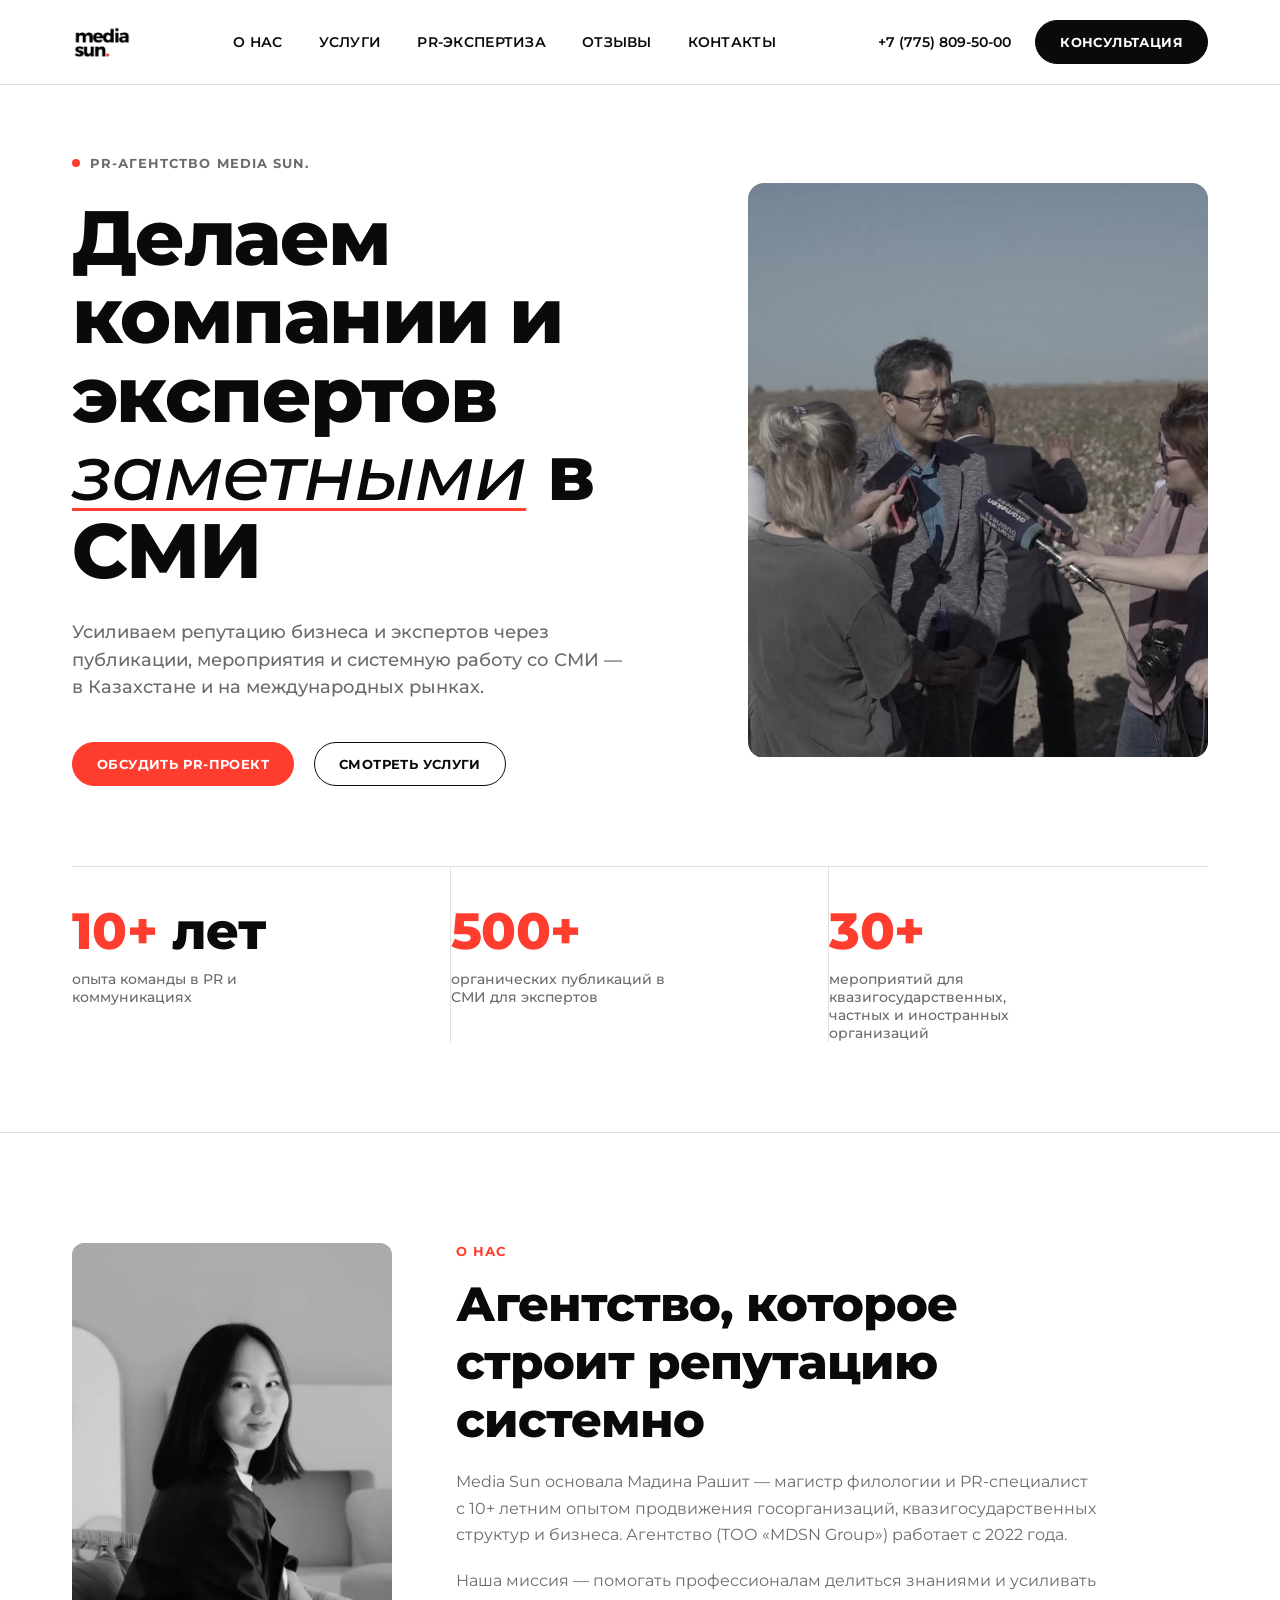
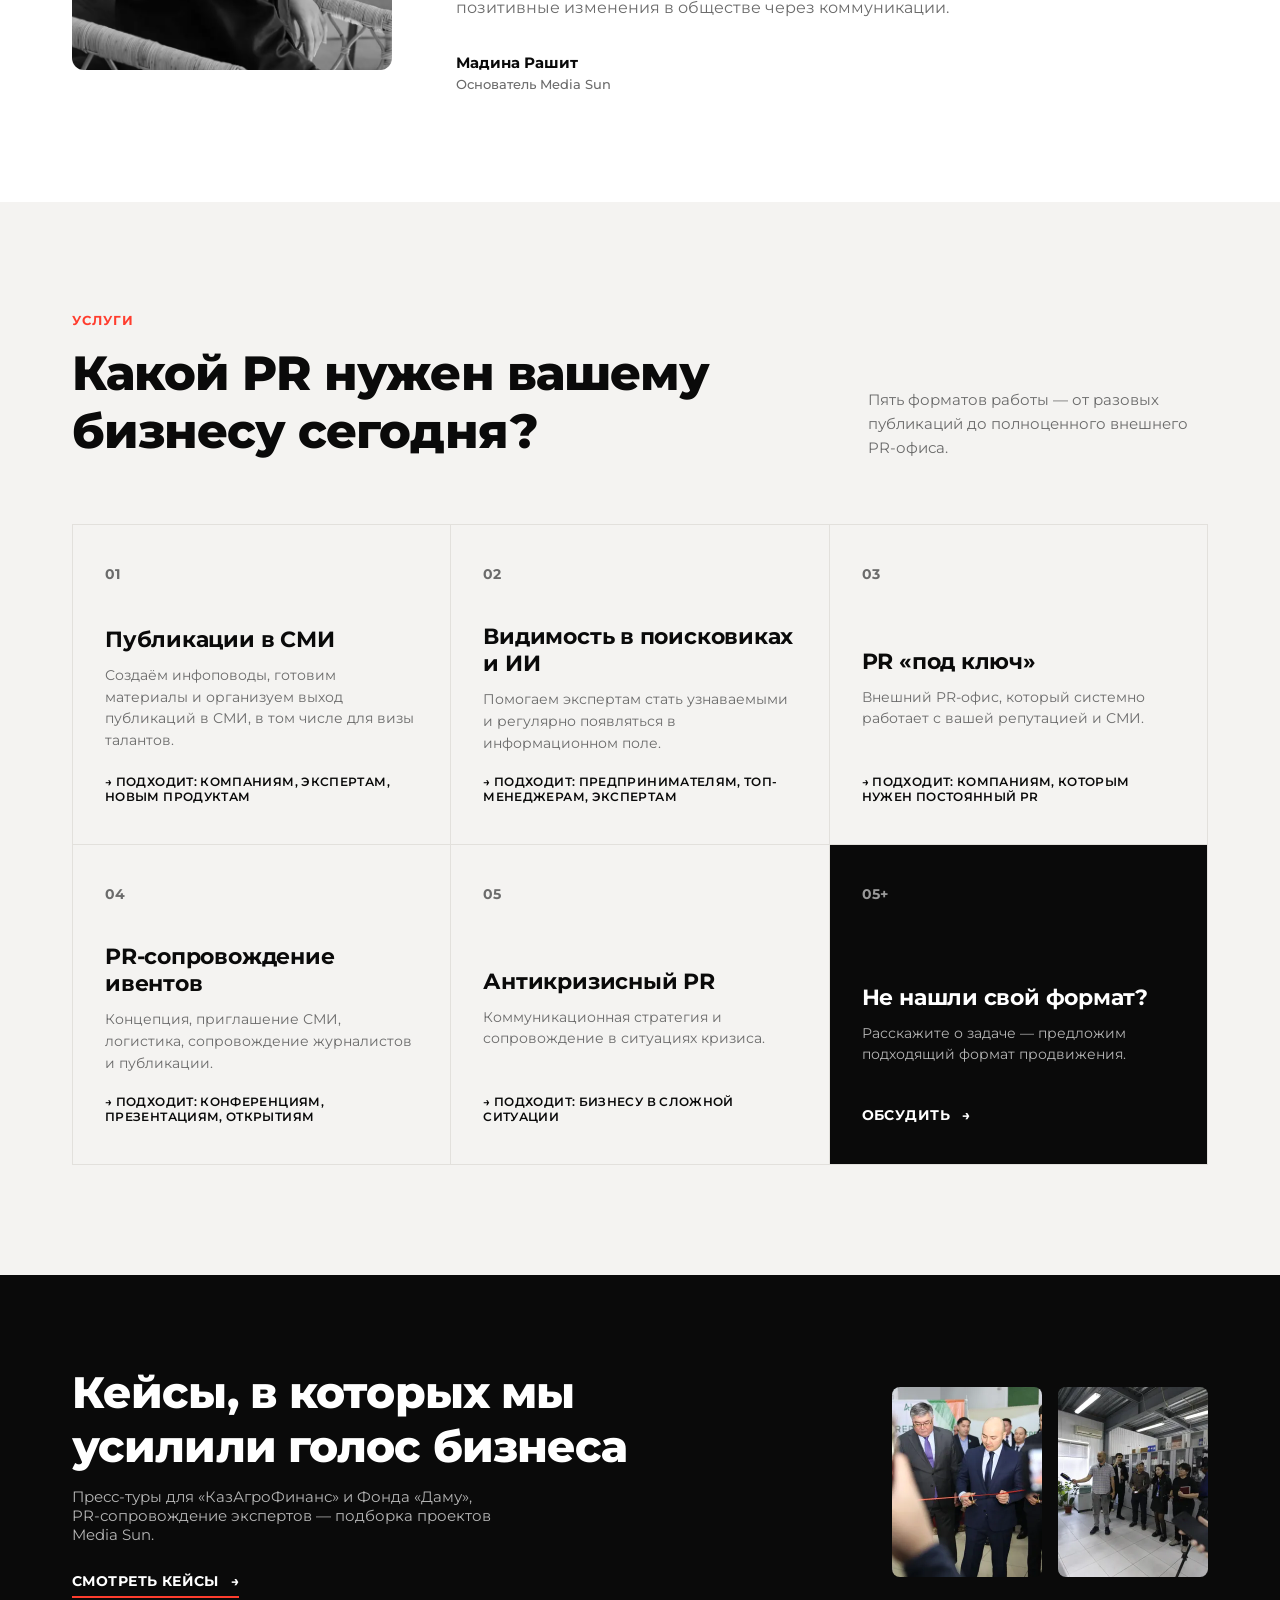
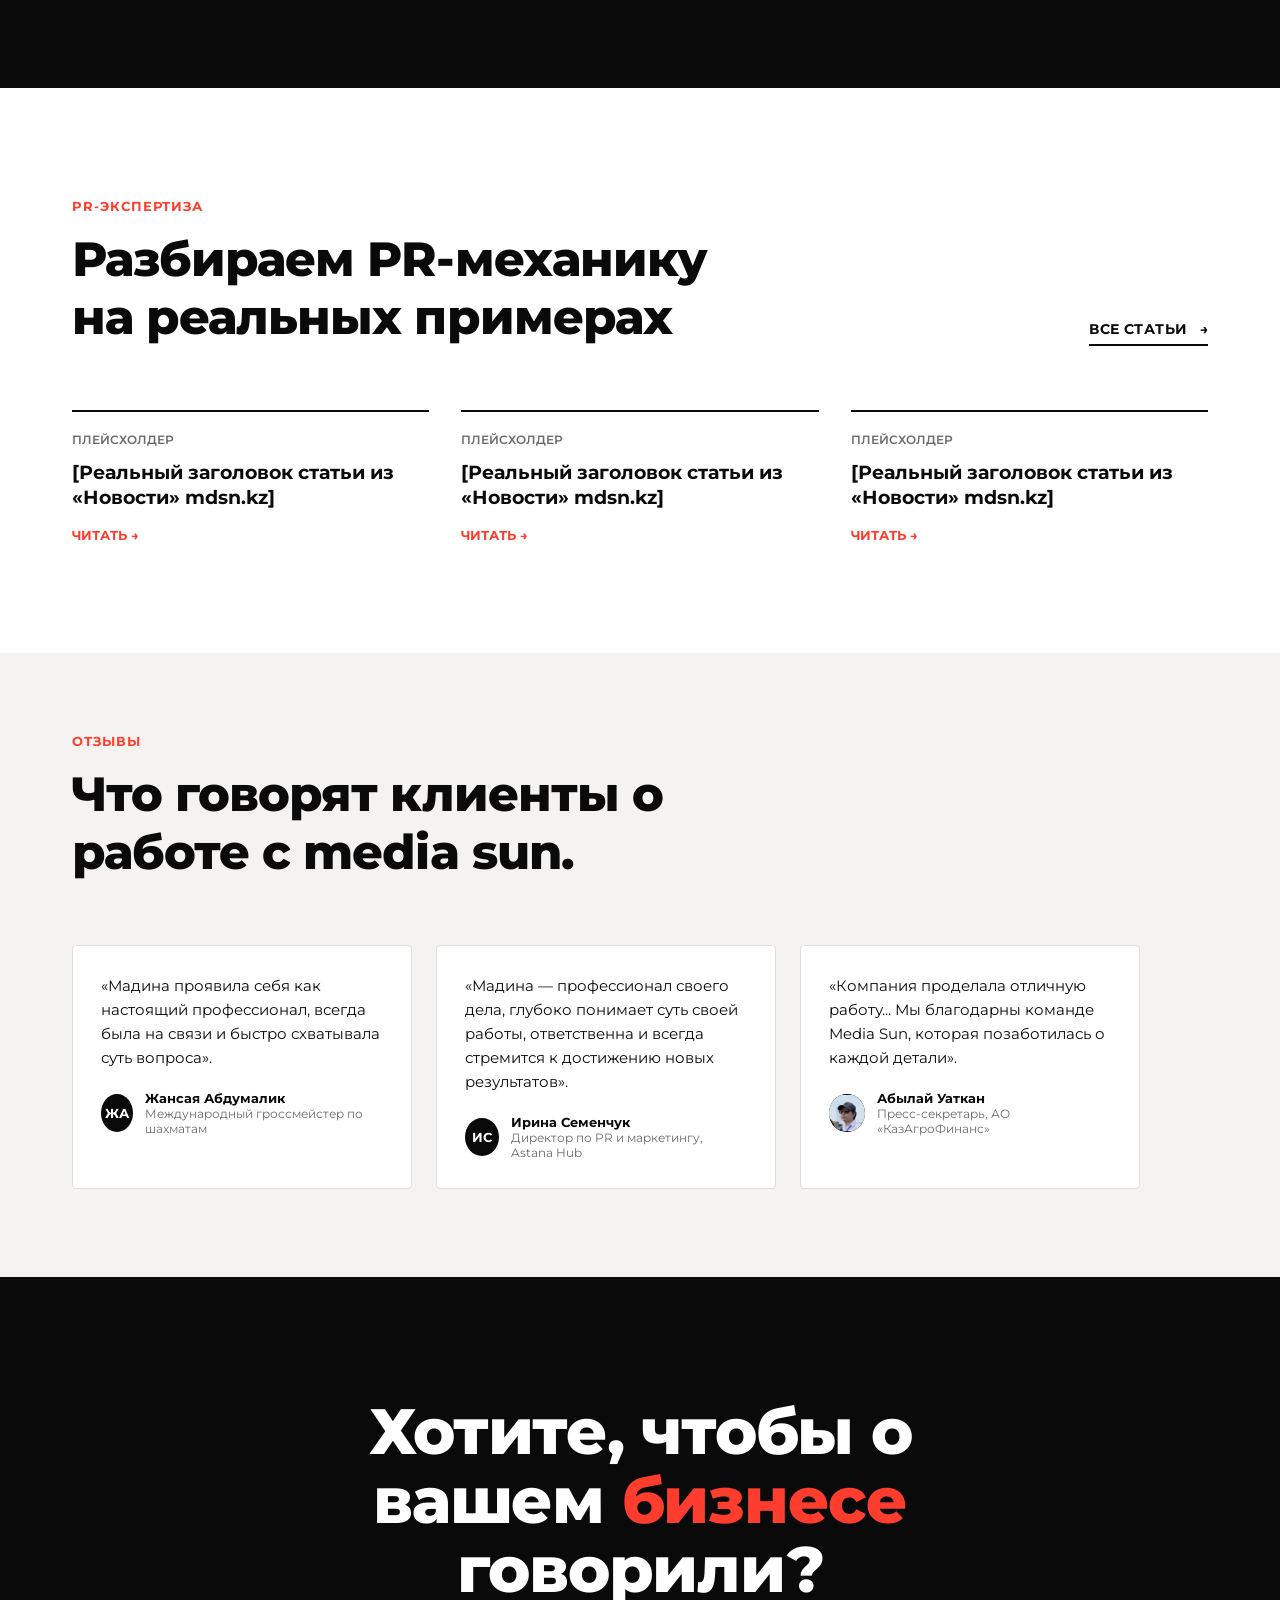
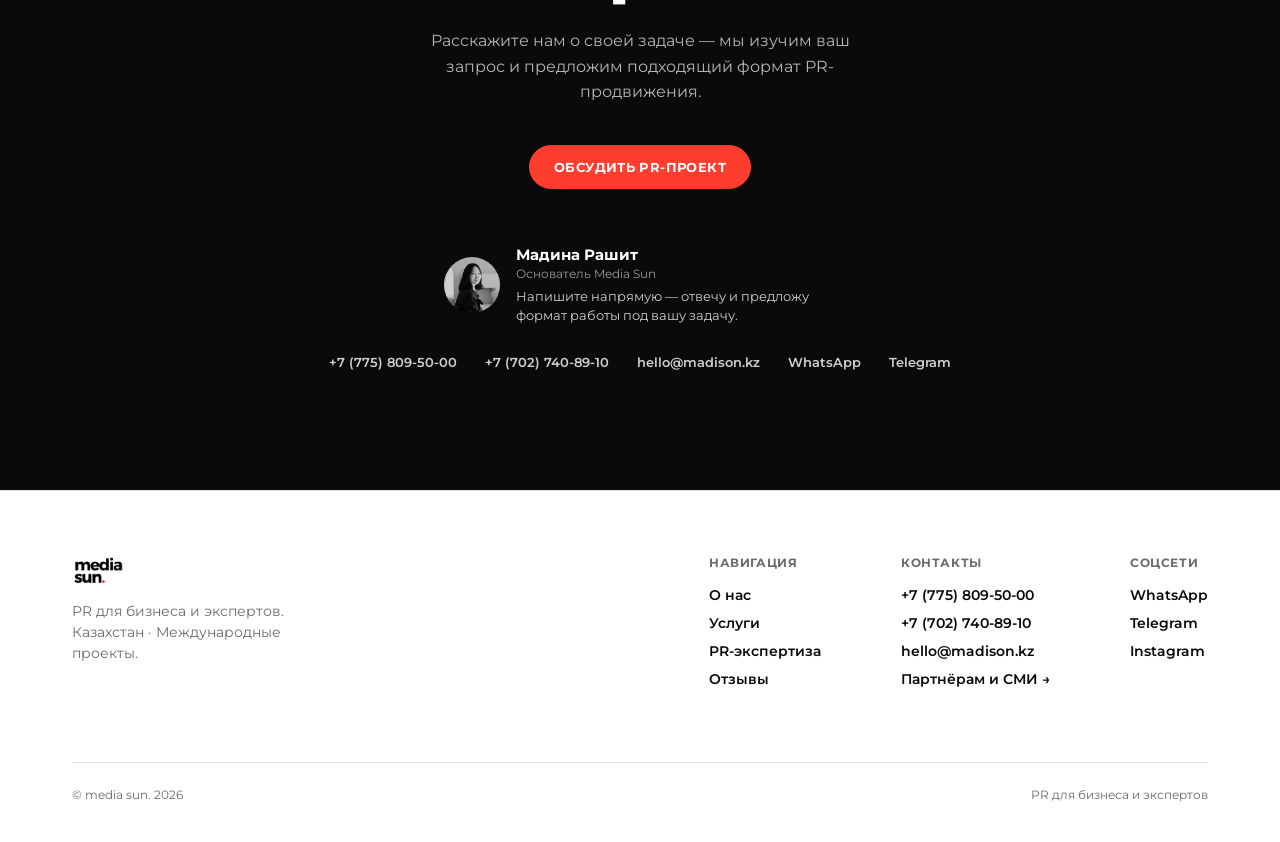
==== index.html @ e18923bf "Prototype: media sun. redesign - responsive nav, WebP/video optimization - Mobile hamburger menu wit" ====
<!DOCTYPE html>
<html lang="ru">
<head>
<meta charset="UTF-8">
<meta name="viewport" content="width=device-width, initial-scale=1.0">
<title>media sun. — PR для бизнеса и экспертов</title>
<link rel="preconnect" href="https://fonts.googleapis.com">
<link rel="preconnect" href="https://fonts.gstatic.com" crossorigin>
<link href="https://fonts.googleapis.com/css2?family=Montserrat:ital,wght@0,400;0,500;0,600;0,700;0,800;0,900;1,500;1,700&display=swap" rel="stylesheet">
<style>
  :root{
    --black:#0a0a0a;
    --white:#ffffff;
    --gray-bg:#f4f3f1;
    --gray-line:#e2e0dc;
    --muted:#6b6b6b;
    --red:#ff3d2e;
    --maxw:1200px;
  }
  *{box-sizing:border-box; margin:0; padding:0;}
  html{scroll-behavior:smooth;}
  @media (prefers-reduced-motion: reduce){
    html{scroll-behavior:auto;}
    *{animation-duration:.01ms !important; transition-duration:.01ms !important;}
  }
  body{
    font-family:'Montserrat', sans-serif;
    color:var(--black);
    background:var(--white);
    -webkit-font-smoothing:antialiased;
  }
  a{color:inherit; text-decoration:none;}
  .wrap{max-width:var(--maxw); margin:0 auto; padding:0 32px;}
  img{max-width:100%; display:block;}
  picture{display:block;}
  a:focus-visible, button:focus-visible{
    outline:2px solid var(--red); outline-offset:3px; border-radius:2px;
  }
  section[id]{scroll-margin-top:96px;}

  /* HEADER */
  header{
    position:sticky; top:0; z-index:50;
    background:rgba(255,255,255,.92);
    backdrop-filter:blur(8px);
    border-bottom:1px solid var(--gray-line);
  }
  .header-inner{
    display:flex; align-items:center; justify-content:space-between;
    height:84px;
  }
  .logo img{height:34px; width:auto;}
  nav{display:flex; gap:36px;}
  nav a{
    font-size:14px; font-weight:600; letter-spacing:.02em;
    text-transform:uppercase; position:relative; padding:4px 0;
  }
  nav a::after{
    content:""; position:absolute; left:0; right:100%; bottom:0; height:2px;
    background:var(--red); transition:right .25s ease;
  }
  nav a:hover::after{right:0;}
  .header-cta{display:flex; align-items:center; gap:24px;}
  .phone{font-size:14px; font-weight:600; white-space:nowrap;}
  .nav-toggle{
    display:none; width:40px; height:40px; border:none; background:none;
    cursor:pointer; align-items:center; justify-content:center;
    margin-left:8px; padding:0;
  }
  .nav-toggle .bars{position:relative; width:22px; height:16px;}
  .nav-toggle .bars span{
    position:absolute; left:0; width:100%; height:2px; background:var(--black);
    transition:transform .25s ease, opacity .2s ease, top .25s ease;
  }
  .nav-toggle .bars span:nth-child(1){top:0;}
  .nav-toggle .bars span:nth-child(2){top:7px;}
  .nav-toggle .bars span:nth-child(3){top:14px;}
  header.nav-open .nav-toggle .bars span:nth-child(1){top:7px; transform:rotate(45deg);}
  header.nav-open .nav-toggle .bars span:nth-child(2){opacity:0;}
  header.nav-open .nav-toggle .bars span:nth-child(3){top:7px; transform:rotate(-45deg);}
  .nav-panel-extra{display:none;}
  .btn{
    display:inline-flex; align-items:center; gap:8px;
    background:var(--black); color:var(--white);
    padding:13px 24px; border-radius:100px;
    font-size:13px; font-weight:700; text-transform:uppercase; letter-spacing:.03em;
    border:1px solid var(--black);
    transition:background .2s, color .2s;
    cursor:pointer;
  }
  .btn:hover{background:var(--white); color:var(--black);}
  .btn-red{background:var(--red); border-color:var(--red); color:var(--white);}
  .btn-red:hover{background:var(--black); border-color:var(--black); color:var(--white);}
  .btn-outline{background:transparent; color:var(--black);}
  .btn-outline:hover{background:var(--black); color:var(--white);}

  /* HERO */
  .hero{
    padding:70px 0 90px;
    border-bottom:1px solid var(--gray-line);
  }
  .hero-grid{display:grid; grid-template-columns:1.35fr 1fr; gap:56px; align-items:center;}
  .hero-media{border-radius:16px; overflow:hidden; aspect-ratio:4/5; background:var(--black);}
  .hero-media video{width:100%; height:100%; object-fit:cover; display:block;}
  .eyebrow{
    display:flex; align-items:center; gap:10px;
    font-size:13px; font-weight:700; text-transform:uppercase; letter-spacing:.08em;
    color:var(--muted); margin-bottom:28px;
  }
  .eyebrow .dot{width:8px; height:8px; border-radius:50%; background:var(--red);}
  h1.hero-title{
    font-size:clamp(40px, 6vw, 84px);
    font-weight:800;
    line-height:1.02;
    letter-spacing:-.02em;
    max-width:920px;
  }
  h1.hero-title em{
    font-style:italic; font-weight:500;
    text-decoration:underline;
    text-decoration-color:var(--red);
    text-decoration-thickness:3px;
    text-underline-offset:8px;
  }
  .hero-sub{
    max-width:560px; margin-top:28px;
    font-size:18px; line-height:1.55; color:var(--muted); font-weight:500;
  }
  .hero-actions{display:flex; align-items:center; gap:20px; margin-top:40px;}

  .stats{
    display:grid; grid-template-columns:repeat(3,1fr);
    border-top:1px solid var(--gray-line);
    margin-top:80px;
  }
  .stat{padding:32px 0 0; border-right:1px solid var(--gray-line);}
  .stat:last-child{border-right:none;}
  .stat .num{font-size:clamp(32px,4vw,52px); font-weight:800; letter-spacing:-.01em;}
  .stat .num span{color:var(--red);}
  .stat .label{margin-top:8px; font-size:14px; color:var(--muted); font-weight:500; max-width:220px;}

  /* SECTION HEADS */
  .section{padding:110px 0;}
  .section.tight{padding:80px 0;}
  .section-head{
    display:flex; justify-content:space-between; align-items:flex-end;
    gap:40px; margin-bottom:64px; flex-wrap:wrap;
  }
  .kicker{
    font-size:13px; font-weight:700; text-transform:uppercase; letter-spacing:.08em;
    color:var(--red); margin-bottom:16px; display:block;
  }
  h2.section-title{
    font-size:clamp(30px,4vw,48px); font-weight:800; letter-spacing:-.02em; max-width:640px;
  }
  .section-note{max-width:340px; font-size:15px; color:var(--muted); line-height:1.6;}

  /* ABOUT */
  .about-grid{display:grid; grid-template-columns:320px 1fr; gap:64px; align-items:start;}
  .about-photo img{width:100%; height:auto; border-radius:12px; aspect-ratio:3/4; object-fit:cover;}
  .about-copy p{margin-top:20px; font-size:16px; line-height:1.65; color:var(--muted); max-width:640px;}
  .about-name{margin-top:32px; font-weight:700; font-size:15px;}
  .about-name span{display:block; font-weight:500; color:var(--muted); font-size:13px; margin-top:4px;}

  /* SERVICES */
  .services{background:var(--gray-bg);}
  .service-grid{
    display:grid; grid-template-columns:repeat(3,1fr); gap:1px;
    background:var(--gray-line); border:1px solid var(--gray-line);
  }
  .service-card{
    background:var(--gray-bg); padding:40px 32px; min-height:260px;
    display:flex; flex-direction:column; justify-content:space-between;
    transition:background .25s;
  }
  .service-card:hover{background:var(--white);}
  .service-index{font-size:14px; font-weight:700; color:var(--muted);}
  .service-name{font-size:22px; font-weight:700; margin-top:40px; letter-spacing:-.01em;}
  .service-desc{margin-top:12px; font-size:14px; color:var(--muted); line-height:1.55;}
  .service-tag{margin-top:20px; font-size:12px; font-weight:600; color:var(--black); text-transform:uppercase; letter-spacing:.03em;}
  .service-tag::before{content:"→ Подходит: ";}

  /* CASES BANNER */
  .cases-banner{
    background:var(--black); color:var(--white);
    padding:90px 0; text-align:left;
  }
  .cases-banner .wrap{display:flex; align-items:center; justify-content:space-between; gap:40px; flex-wrap:wrap;}
  .cases-banner h2{font-size:clamp(28px,4vw,44px); font-weight:800; max-width:600px; letter-spacing:-.02em;}
  .cases-banner p{color:#b5b5b5; margin-top:14px; font-size:15px; max-width:420px;}
  .cases-banner .arrow-link{margin-top:28px;}
  .case-thumbs{display:flex; gap:16px;}
  .case-thumbs img{width:150px; height:190px; object-fit:cover; border-radius:8px;}
  .arrow-link{
    display:inline-flex; align-items:center; gap:12px;
    font-size:14px; font-weight:700; text-transform:uppercase; letter-spacing:.03em;
    color:var(--white); border-bottom:2px solid var(--red); padding-bottom:6px;
  }
  .arrow-link .arrow{transition:transform .2s;}
  .arrow-link:hover .arrow{transform:translateX(6px);}

  /* PR-EXPERTISE teaser */
  .expertise-grid{display:grid; grid-template-columns:repeat(3,1fr); gap:32px;}
  .expertise-card{border-top:2px solid var(--black); padding-top:20px;}
  .expertise-card .date{font-size:12px; color:var(--muted); font-weight:600; text-transform:uppercase;}
  .expertise-card h3{font-size:19px; font-weight:700; margin-top:14px; line-height:1.3;}
  .expertise-card .read{margin-top:16px; font-size:13px; font-weight:700; color:var(--red); text-transform:uppercase;}

  /* REVIEWS compact strip */
  .reviews{background:var(--gray-bg);}
  .review-strip{
    display:flex; gap:24px; overflow-x:auto; padding-bottom:8px;
    scrollbar-width:none;
  }
  .review-strip::-webkit-scrollbar{display:none;}
  .review-card{
    flex:0 0 340px; background:var(--white); border:1px solid var(--gray-line);
    padding:28px; border-radius:4px;
  }
  .review-quote{font-size:15px; line-height:1.6; color:var(--black);}
  .review-who{margin-top:20px; display:flex; align-items:center; gap:12px;}
  .review-avatar{width:38px; height:38px; border-radius:50%; background:var(--black); color:var(--white); display:flex; align-items:center; justify-content:center; font-size:13px; font-weight:700; overflow:hidden;}
  .review-avatar img{width:100%; height:100%; object-fit:cover;}
  .review-name{font-size:13px; font-weight:700;}
  .review-role{font-size:12px; color:var(--muted);}

  /* FINAL CTA */
  .final-cta{
    background:var(--black); color:var(--white); text-align:center;
    padding:120px 0;
  }
  .final-cta h2{
    font-size:clamp(32px,5.5vw,64px); font-weight:800; letter-spacing:-.02em;
    max-width:760px; margin:0 auto; line-height:1.08;
  }
  .final-cta h2 .accent{color:var(--red);}
  .final-cta p{margin:24px auto 0; max-width:480px; color:#b5b5b5; font-size:16px; line-height:1.6;}
  .final-cta .btn{margin-top:40px;}
  .contact-person{display:flex; align-items:center; gap:16px; justify-content:center; margin:56px auto 0;}
  .contact-person img{width:56px; height:56px; border-radius:50%; object-fit:cover;}
  .contact-person .cp-info{text-align:left;}
  .cp-name{font-weight:700; font-size:15px;}
  .cp-role{font-size:12px; color:#9a9a9a; margin-top:2px;}
  .cp-msg{font-size:13px; color:#cfcfcf; margin-top:6px; max-width:320px; line-height:1.5;}
  .contact-channels{display:flex; gap:28px; justify-content:center; flex-wrap:wrap; margin-top:28px; font-size:13px; font-weight:600; color:#cfcfcf;}
  .contact-channels a{transition:color .2s;}
  .contact-channels a:hover{color:var(--white);}

  /* FOOTER */
  footer{padding:64px 0 40px; border-top:1px solid var(--gray-line);}
  .footer-top{display:flex; justify-content:space-between; gap:40px; flex-wrap:wrap;}
  .footer-brand img{width:auto; height:30px; margin-bottom:16px;}
  .footer-brand p{font-size:14px; color:var(--muted); max-width:260px; line-height:1.5;}
  .footer-cols{display:flex; gap:80px; flex-wrap:wrap;}
  .footer-col h4{font-size:12px; text-transform:uppercase; letter-spacing:.05em; color:var(--muted); margin-bottom:16px;}
  .footer-col a, .footer-col p{display:block; font-size:14px; font-weight:600; margin-bottom:10px;}
  .footer-bottom{
    margin-top:64px; padding-top:24px; border-top:1px solid var(--gray-line);
    display:flex; justify-content:space-between; font-size:12px; color:var(--muted); flex-wrap:wrap; gap:12px;
  }

  @media (max-width:900px){
    .nav-toggle{display:inline-flex;}
    nav{
      position:absolute; left:0; right:0; top:100%;
      flex-direction:column; gap:0;
      background:var(--white); border-bottom:1px solid var(--gray-line);
      max-height:0; overflow:hidden;
      transition:max-height .3s ease;
    }
    header.nav-open nav{max-height:420px;}
    nav a{
      padding:16px 32px; width:100%;
      border-bottom:1px solid var(--gray-line);
    }
    nav a::after{display:none;}
    .nav-panel-extra{
      display:flex; flex-direction:column; gap:14px;
      padding:20px 32px 28px;
    }
    .nav-panel-extra .phone{display:block; font-size:15px;}
    .nav-panel-extra .btn{align-self:flex-start;}
    .header-cta .btn{display:none;}
    .hero-grid{grid-template-columns:1fr;}
    .hero-media{aspect-ratio:16/9;}
    .stats{grid-template-columns:1fr; }
    .stat{border-right:none; border-bottom:1px solid var(--gray-line); padding-bottom:24px; margin-bottom:24px;}
    .about-grid{grid-template-columns:1fr;}
    .about-photo img{max-width:220px;}
    .service-grid{grid-template-columns:1fr;}
    .expertise-grid{grid-template-columns:1fr; gap:40px;}
    .phone{display:none;}
    .cases-banner .wrap{flex-direction:column; align-items:flex-start;}
    .case-thumbs img{width:120px; height:150px;}
    .contact-person{flex-direction:column; text-align:center;}
    .contact-person .cp-info{text-align:center;}
  }

  @media (max-width:560px){
    .wrap{padding:0 20px;}
    .header-inner{height:68px;}
    .hero{padding:32px 0 48px;}
    h1.hero-title{font-size:clamp(30px,9vw,42px);}
    .hero-sub{font-size:16px;}
    .hero-actions{flex-wrap:wrap; gap:14px;}
    .section{padding:64px 0;}
    .section.tight{padding:48px 0;}
    h2.section-title{font-size:clamp(26px,7vw,34px);}
    .cases-banner{padding:56px 0;}
    .case-thumbs img{width:96px; height:120px;}
    .final-cta{padding:72px 0;}
    .review-card{flex:0 0 86%;}
    .footer-cols{gap:36px; row-gap:32px;}
    .footer-bottom{flex-direction:column;}
    .contact-channels{flex-direction:column; align-items:center; gap:14px;}
    .contact-channels a{padding:4px 0;}
  }
</style>
</head>
<body>

<header id="site-header">
  <div class="wrap header-inner">
    <a class="logo" href="#top">
      <picture>
        <source srcset="img/logo.webp" type="image/webp">
        <img src="img/logo.png" alt="media sun." width="118" height="68">
      </picture>
    </a>
    <nav id="site-nav">
      <a href="#about">о нас</a>
      <a href="#services">услуги</a>
      <a href="#expertise">pr-экспертиза</a>
      <a href="#reviews">отзывы</a>
      <a href="#contacts">контакты</a>
      <div class="nav-panel-extra">
        <span class="phone">+7 (775) 809-50-00</span>
        <a class="btn btn-red" href="#contacts">Консультация</a>
      </div>
    </nav>
    <div class="header-cta">
      <span class="phone">+7 (775) 809-50-00</span>
      <a class="btn" href="#contacts">Консультация</a>
      <button class="nav-toggle" id="nav-toggle" aria-expanded="false" aria-controls="site-nav" aria-label="Открыть меню">
        <span class="bars"><span></span><span></span><span></span></span>
      </button>
    </div>
  </div>
</header>

<section class="hero" id="top">
  <div class="wrap hero-grid">
    <div class="hero-copy">
      <div class="eyebrow"><span class="dot"></span> PR-агентство media sun.</div>
      <h1 class="hero-title">Делаем компании и экспертов <em>заметными</em> в СМИ</h1>
      <p class="hero-sub">Усиливаем репутацию бизнеса и экспертов через публикации, мероприятия и системную работу со СМИ — в Казахстане и на международных рынках.</p>
      <div class="hero-actions">
        <a class="btn btn-red" href="#contacts">Обсудить PR-проект</a>
        <a class="btn btn-outline" href="#services">Смотреть услуги</a>
      </div>
    </div>
    <div class="hero-media">
      <video id="hero-video" muted loop playsinline preload="none" poster="img/hero-poster.jpg" width="720" height="900">
        <source data-src="img/hero.mp4" type="video/mp4">
      </video>
    </div>
  </div>
  <div class="wrap">
    <div class="stats">
      <div class="stat">
        <div class="num"><span>10+</span> лет</div>
        <div class="label">опыта команды в PR и коммуникациях</div>
      </div>
      <div class="stat">
        <div class="num"><span>500+</span></div>
        <div class="label">органических публикаций в СМИ для экспертов</div>
      </div>
      <div class="stat">
        <div class="num"><span>30+</span></div>
        <div class="label">мероприятий для квазигосударственных, частных и иностранных организаций</div>
      </div>
    </div>
  </div>
</section>

<section class="section about" id="about">
  <div class="wrap about-grid">
    <div class="about-photo">
      <picture>
        <source srcset="img/about.webp" type="image/webp">
        <img src="img/about.jpg" alt="Мадина Рашит — основатель Media Sun" width="700" height="894" loading="lazy" decoding="async">
      </picture>
    </div>
    <div class="about-copy">
      <span class="kicker">О нас</span>
      <h2 class="section-title">Агентство, которое строит репутацию системно</h2>
      <p>Media Sun основала Мадина Рашит — магистр филологии и PR-специалист с 10+ летним опытом продвижения госорганизаций, квазигосударственных структур и бизнеса. Агентство (ТОО «MDSN Group») работает с 2022 года.</p>
      <p>Наша миссия — помогать профессионалам делиться знаниями и усиливать позитивные изменения в обществе через коммуникации.</p>
      <div class="about-name">Мадина Рашит<span>Основатель Media Sun</span></div>
    </div>
  </div>
</section>

<section class="section services" id="services">
  <div class="wrap">
    <div class="section-head">
      <div>
        <span class="kicker">Услуги</span>
        <h2 class="section-title">Какой PR нужен вашему бизнесу сегодня?</h2>
      </div>
      <p class="section-note">Пять форматов работы — от разовых публикаций до полноценного внешнего PR-офиса.</p>
    </div>

    <div class="service-grid">
      <div class="service-card">
        <div class="service-index">01</div>
        <div>
          <div class="service-name">Публикации в СМИ</div>
          <p class="service-desc">Создаём инфоповоды, готовим материалы и организуем выход публикаций в СМИ, в том числе для визы талантов.</p>
        </div>
        <div class="service-tag">компаниям, экспертам, новым продуктам</div>
      </div>
      <div class="service-card">
        <div class="service-index">02</div>
        <div>
          <div class="service-name">Видимость в поисковиках и ИИ</div>
          <p class="service-desc">Помогаем экспертам стать узнаваемыми и регулярно появляться в информационном поле.</p>
        </div>
        <div class="service-tag">предпринимателям, топ-менеджерам, экспертам</div>
      </div>
      <div class="service-card">
        <div class="service-index">03</div>
        <div>
          <div class="service-name">PR «под ключ»</div>
          <p class="service-desc">Внешний PR-офис, который системно работает с вашей репутацией и СМИ.</p>
        </div>
        <div class="service-tag">компаниям, которым нужен постоянный PR</div>
      </div>
      <div class="service-card">
        <div class="service-index">04</div>
        <div>
          <div class="service-name">PR-сопровождение ивентов</div>
          <p class="service-desc">Концепция, приглашение СМИ, логистика, сопровождение журналистов и публикации.</p>
        </div>
        <div class="service-tag">конференциям, презентациям, открытиям</div>
      </div>
      <div class="service-card">
        <div class="service-index">05</div>
        <div>
          <div class="service-name">Антикризисный PR</div>
          <p class="service-desc">Коммуникационная стратегия и сопровождение в ситуациях кризиса.</p>
        </div>
        <div class="service-tag">бизнесу в сложной ситуации</div>
      </div>
      <div class="service-card" style="background:var(--black); color:var(--white);">
        <div class="service-index" style="color:#999;">05+</div>
        <div>
          <div class="service-name">Не нашли свой формат?</div>
          <p class="service-desc" style="color:#b5b5b5;">Расскажите о задаче — предложим подходящий формат продвижения.</p>
        </div>
        <a class="arrow-link" href="#contacts" style="border-bottom:none; padding-bottom:0;">Обсудить <span class="arrow">→</span></a>
      </div>
    </div>
  </div>
</section>

<section class="cases-banner">
  <div class="wrap">
    <div>
      <h2>Кейсы, в которых мы усилили голос бизнеса</h2>
      <p>Пресс-туры для «КазАгроФинанс» и Фонда «Даму», PR-сопровождение экспертов — подборка проектов Media Sun.</p>
      <a class="arrow-link" href="#">Смотреть кейсы <span class="arrow">→</span></a>
    </div>
    <div class="case-thumbs">
      <picture>
        <source srcset="img/case-1.webp" type="image/webp">
        <img src="img/case-1.jpg" alt="Кейс Media Sun — пресс-тур КазАгроФинанс" width="150" height="190" loading="lazy" decoding="async">
      </picture>
      <picture>
        <source srcset="img/case-2.webp" type="image/webp">
        <img src="img/case-2.jpg" alt="Кейс Media Sun" width="150" height="190" loading="lazy" decoding="async">
      </picture>
    </div>
  </div>
</section>

<section class="section" id="expertise">
  <div class="wrap">
    <div class="section-head">
      <div>
        <span class="kicker">PR-экспертиза</span>
        <h2 class="section-title">Разбираем PR-механику на реальных примерах</h2>
      </div>
      <a class="arrow-link" href="#" style="color:var(--black); border-bottom-color:var(--black);">Все статьи <span class="arrow">→</span></a>
    </div>

    <!-- TODO: заменить на реальные заголовки из раздела "Новости" на mdsn.kz/ru — не смог получить список программно, нужно взять вручную -->
    <div class="expertise-grid">
      <div class="expertise-card">
        <div class="date">Плейсхолдер</div>
        <h3>[Реальный заголовок статьи из «Новости» mdsn.kz]</h3>
        <div class="read">Читать →</div>
      </div>
      <div class="expertise-card">
        <div class="date">Плейсхолдер</div>
        <h3>[Реальный заголовок статьи из «Новости» mdsn.kz]</h3>
        <div class="read">Читать →</div>
      </div>
      <div class="expertise-card">
        <div class="date">Плейсхолдер</div>
        <h3>[Реальный заголовок статьи из «Новости» mdsn.kz]</h3>
        <div class="read">Читать →</div>
      </div>
    </div>
  </div>
</section>

<section class="section tight reviews" id="reviews">
  <div class="wrap">
    <div class="section-head">
      <div>
        <span class="kicker">Отзывы</span>
        <h2 class="section-title">Что говорят клиенты о работе с media sun.</h2>
      </div>
    </div>

    <div class="review-strip">
      <div class="review-card">
        <p class="review-quote">«Мадина проявила себя как настоящий профессионал, всегда была на связи и быстро схватывала суть вопроса».</p>
        <div class="review-who">
          <div class="review-avatar">ЖА</div>
          <div>
            <div class="review-name">Жансая Абдумалик</div>
            <div class="review-role">Международный гроссмейстер по шахматам</div>
          </div>
        </div>
      </div>
      <div class="review-card">
        <p class="review-quote">«Мадина — профессионал своего дела, глубоко понимает суть своей работы, ответственна и всегда стремится к достижению новых результатов».</p>
        <div class="review-who">
          <div class="review-avatar">ИС</div>
          <div>
            <div class="review-name">Ирина Семенчук</div>
            <div class="review-role">Директор по PR и маркетингу, Astana Hub</div>
          </div>
        </div>
      </div>
      <div class="review-card">
        <p class="review-quote">«Компания проделала отличную работу... Мы благодарны команде Media Sun, которая позаботилась о каждой детали».</p>
        <div class="review-who">
          <div class="review-avatar">
            <picture>
              <source srcset="img/review-au.webp" type="image/webp">
              <img src="img/review-au.jpg" alt="Абылай Уаткан" width="160" height="160" loading="lazy" decoding="async">
            </picture>
          </div>
          <div>
            <div class="review-name">Абылай Уаткан</div>
            <div class="review-role">Пресс-секретарь, АО «КазАгроФинанс»</div>
          </div>
        </div>
      </div>
    </div>
  </div>
</section>

<section class="final-cta" id="contacts">
  <div class="wrap">
    <h2>Хотите, чтобы о вашем <span class="accent">бизнесе</span> говорили?</h2>
    <p>Расскажите нам о своей задаче — мы изучим ваш запрос и предложим подходящий формат PR-продвижения.</p>
    <a class="btn btn-red" href="mailto:hello@madison.kz">Обсудить PR-проект</a>

    <div class="contact-person">
      <picture>
        <source srcset="img/about.webp" type="image/webp">
        <img src="img/about.jpg" alt="Мадина Рашит" width="56" height="56" loading="lazy" decoding="async">
      </picture>
      <div class="cp-info">
        <div class="cp-name">Мадина Рашит</div>
        <div class="cp-role">Основатель Media Sun</div>
        <div class="cp-msg">Напишите напрямую — отвечу и предложу формат работы под вашу задачу.</div>
      </div>
    </div>
    <div class="contact-channels">
      <a href="tel:+77758095000">+7 (775) 809-50-00</a>
      <a href="tel:+77027408910">+7 (702) 740-89-10</a>
      <a href="mailto:hello@madison.kz">hello@madison.kz</a>
      <a href="https://wa.me/77027408910" target="_blank" rel="noopener">WhatsApp</a>
      <a href="https://t.me/mediasun" target="_blank" rel="noopener">Telegram</a>
    </div>
  </div>
</section>

<footer>
  <div class="wrap">
    <div class="footer-top">
      <div class="footer-brand">
        <picture>
          <source srcset="img/logo.webp" type="image/webp">
          <img src="img/logo.png" alt="media sun." width="104" height="60" loading="lazy" decoding="async">
        </picture>
        <p>PR для бизнеса и экспертов. Казахстан · Международные проекты.</p>
      </div>
      <div class="footer-cols">
        <div class="footer-col">
          <h4>Навигация</h4>
          <a href="#about">О нас</a>
          <a href="#services">Услуги</a>
          <a href="#expertise">PR-экспертиза</a>
          <a href="#reviews">Отзывы</a>
        </div>
        <div class="footer-col">
          <h4>Контакты</h4>
          <a href="tel:+77758095000">+7 (775) 809-50-00</a>
          <a href="tel:+77027408910">+7 (702) 740-89-10</a>
          <a href="mailto:hello@madison.kz">hello@madison.kz</a>
          <a href="#">Партнёрам и СМИ →</a>
        </div>
        <div class="footer-col">
          <h4>Соцсети</h4>
          <a href="https://wa.me/77027408910" target="_blank" rel="noopener">WhatsApp</a>
          <a href="https://t.me/mediasun" target="_blank" rel="noopener">Telegram</a>
          <a href="#" target="_blank" rel="noopener">Instagram</a>
        </div>
      </div>
    </div>
    <div class="footer-bottom">
      <span>© media sun. 2026</span>
      <span>PR для бизнеса и экспертов</span>
    </div>
  </div>
</footer>

<script>
  // Mobile nav toggle
  (function(){
    var header = document.getElementById('site-header');
    var toggle = document.getElementById('nav-toggle');
    var nav = document.getElementById('site-nav');
    if(!header || !toggle || !nav) return;

    function closeNav(){
      header.classList.remove('nav-open');
      toggle.setAttribute('aria-expanded', 'false');
    }
    toggle.addEventListener('click', function(){
      var isOpen = header.classList.toggle('nav-open');
      toggle.setAttribute('aria-expanded', isOpen ? 'true' : 'false');
    });
    nav.querySelectorAll('a').forEach(function(link){
      link.addEventListener('click', closeNav);
    });
    document.addEventListener('keydown', function(e){
      if(e.key === 'Escape') closeNav();
    });
  })();

  // Hero video: skip heavy download on slow connections / reduced motion,
  // load lazily once in view, pause when scrolled out of view.
  (function(){
    var video = document.getElementById('hero-video');
    if(!video) return;

    var reducedMotion = window.matchMedia && window.matchMedia('(prefers-reduced-motion: reduce)').matches;
    var conn = navigator.connection || navigator.webkitConnection || navigator.mozConnection;
    var saveData = conn && (conn.saveData || /^(slow-2g|2g)$/.test(conn.effectiveType || ''));

    if(reducedMotion || saveData){
      return; // poster image stays, no video downloaded
    }

    var loaded = false;
    function loadVideo(){
      if(loaded) return;
      loaded = true;
      var source = video.querySelector('source[data-src]');
      if(source){
        source.src = source.getAttribute('data-src');
        video.load();
      }
      video.play().catch(function(){});
    }

    if('IntersectionObserver' in window){
      var io = new IntersectionObserver(function(entries){
        entries.forEach(function(entry){
          if(entry.isIntersecting){
            loadVideo();
            video.play().catch(function(){});
          } else {
            video.pause();
          }
        });
      }, { threshold: 0.25 });
      io.observe(video);
    } else {
      loadVideo();
    }
  })();
</script>
</body>
</html>
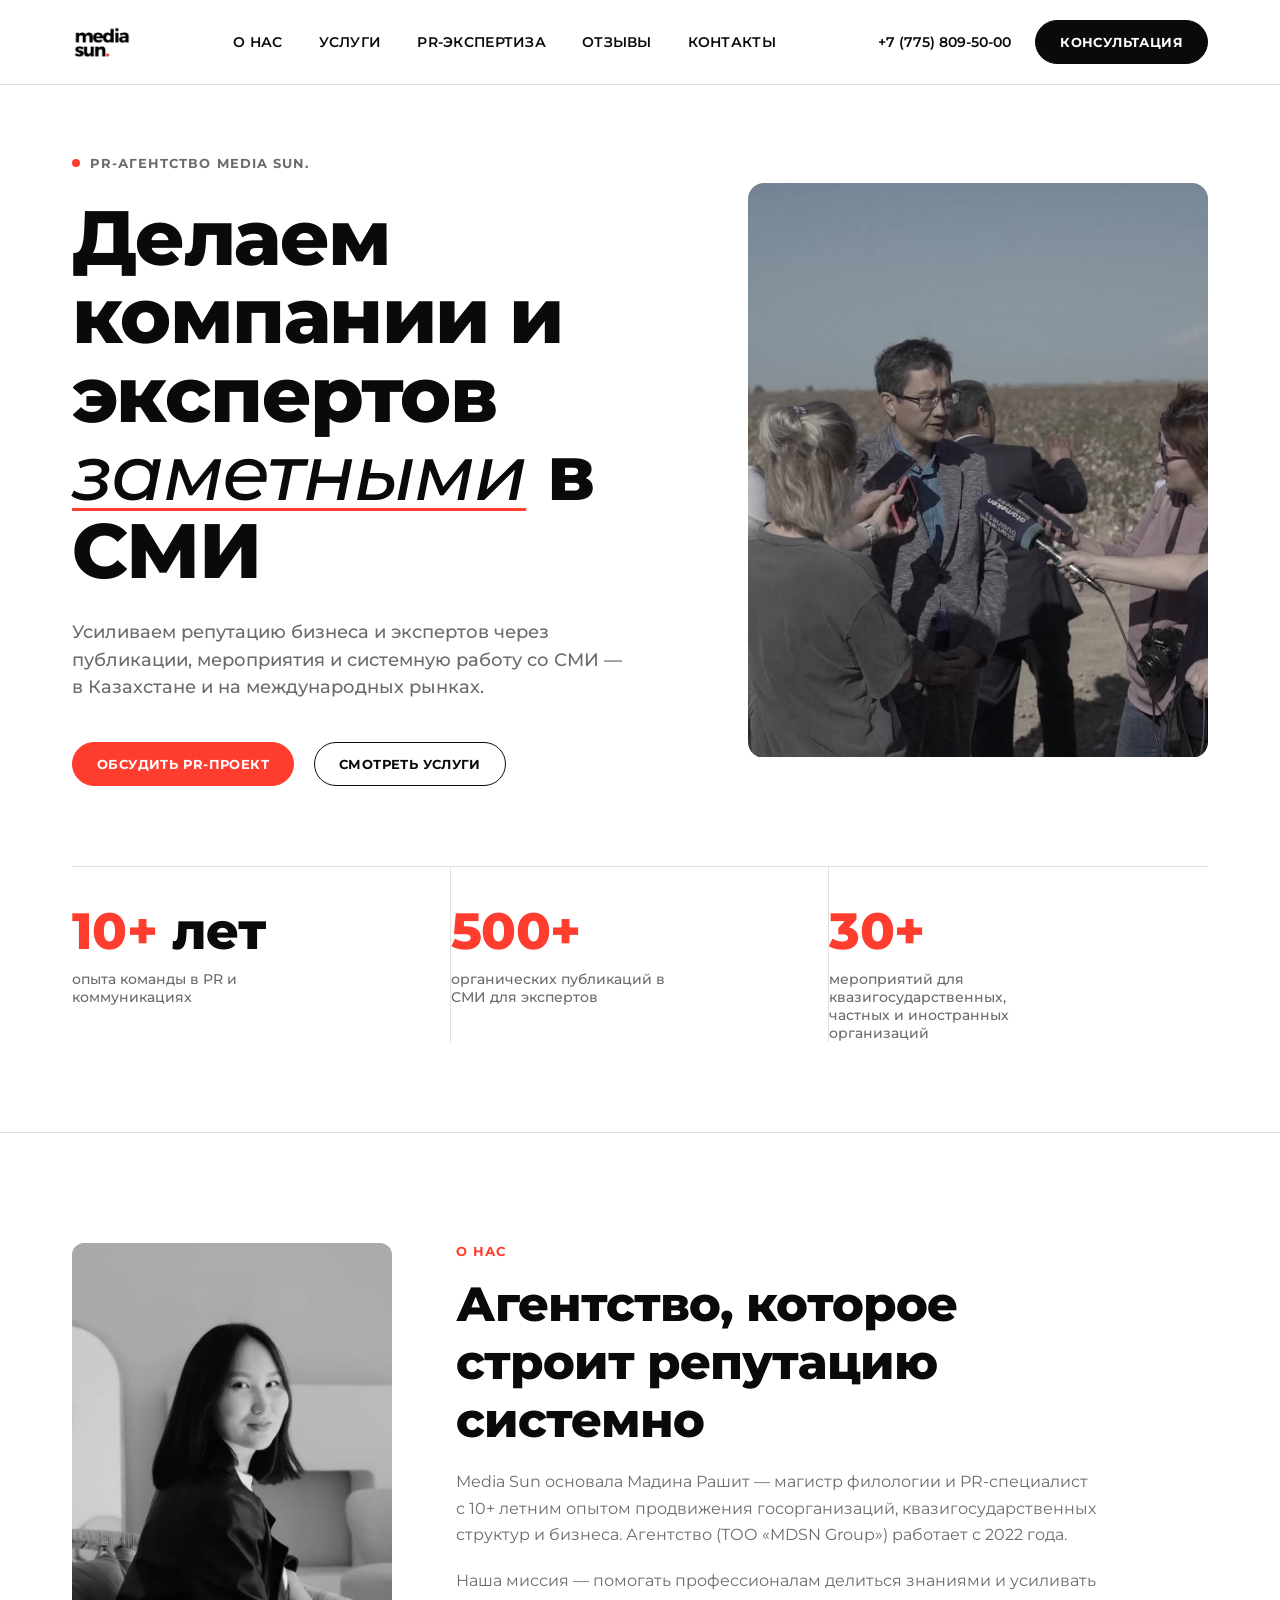
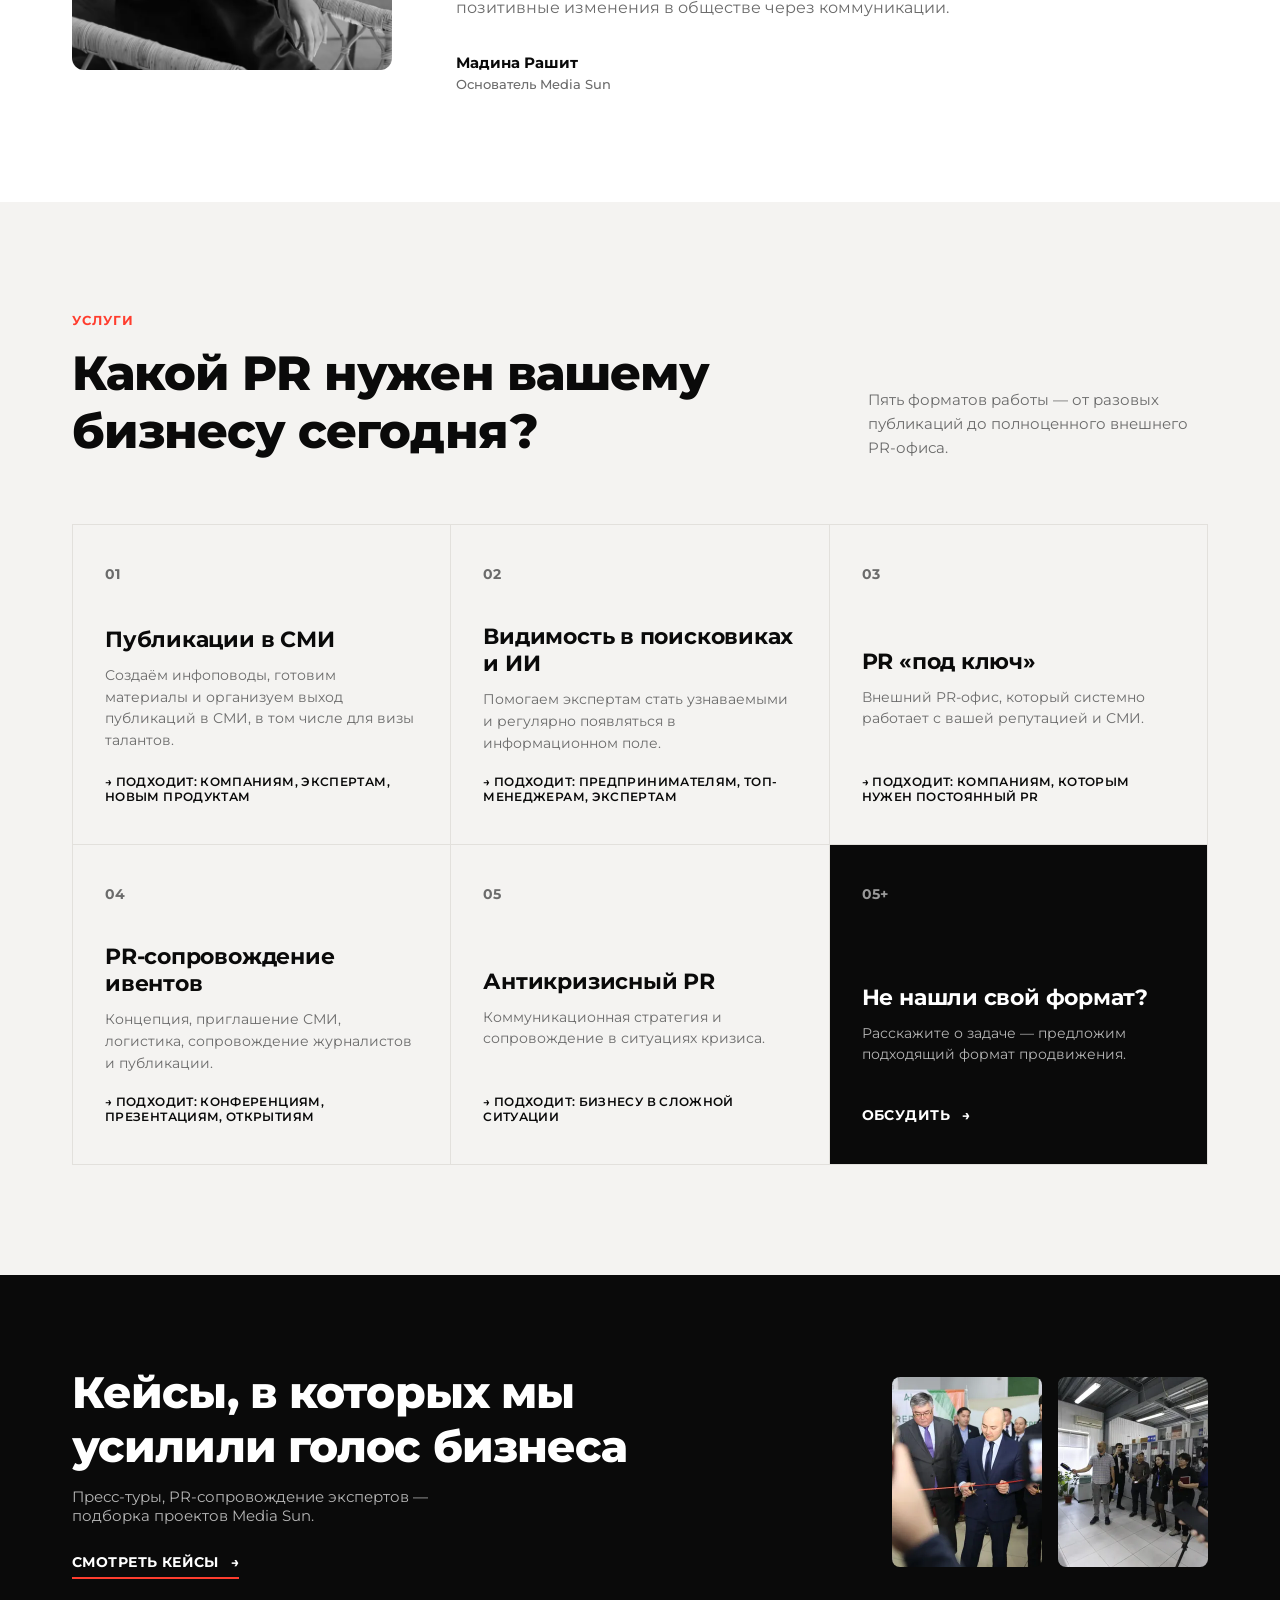
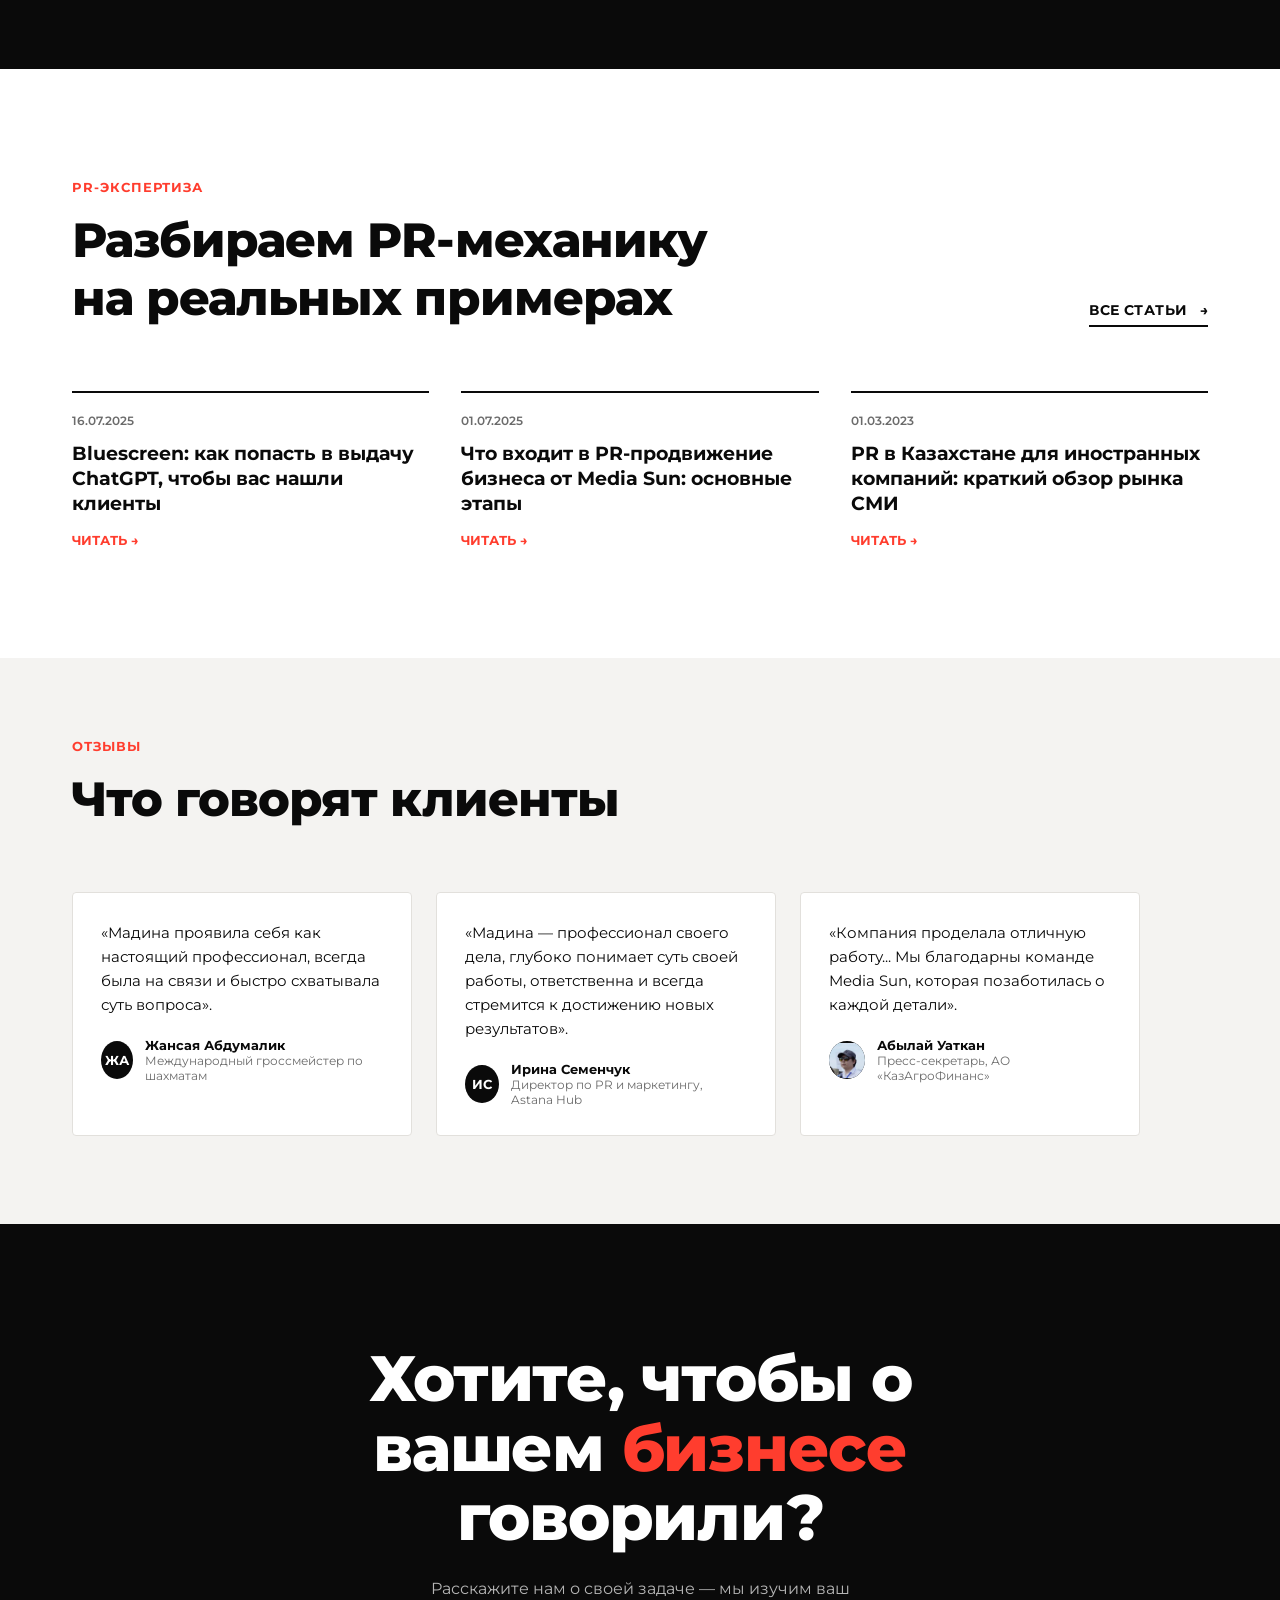
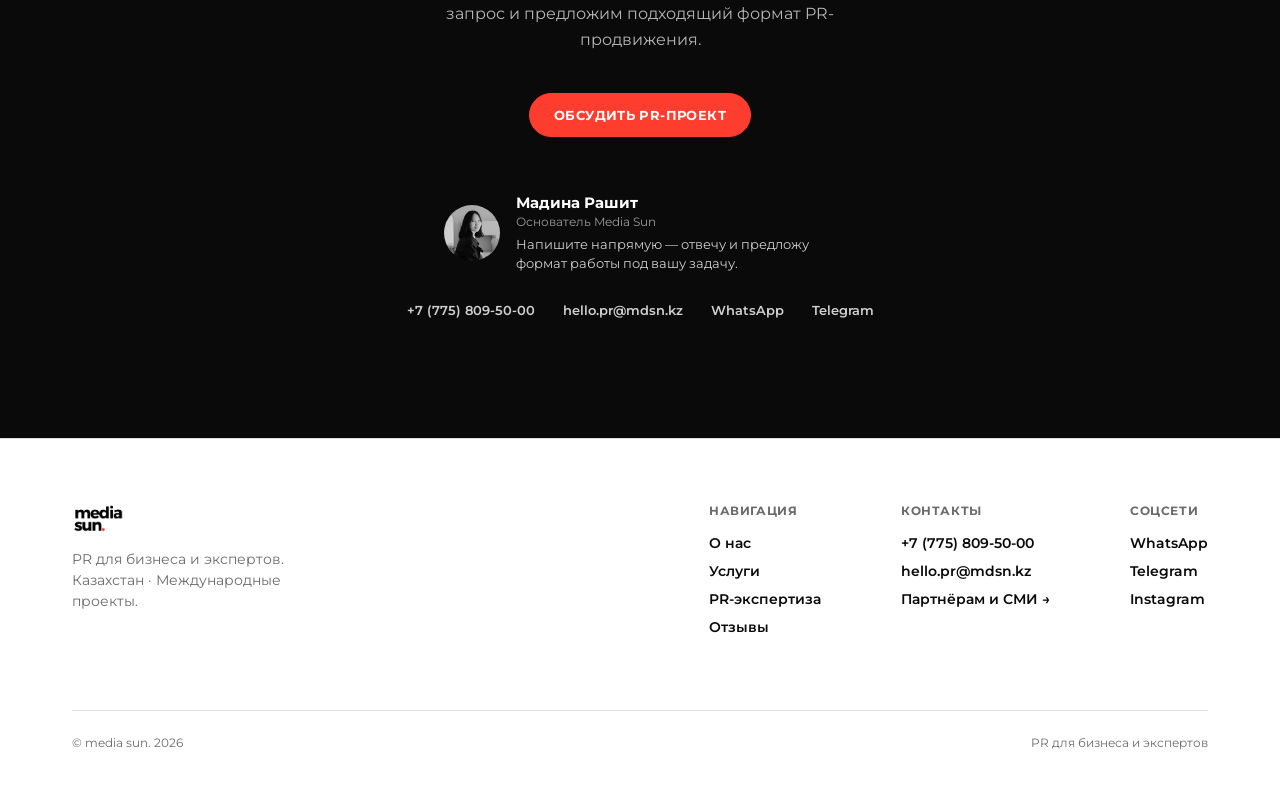
==== commit c8913629: "Apply client feedback: real content, contacts, CTA links - Cases: drop company names from copy, link" ====
--- a/index.html
+++ b/index.html
@@ -204,7 +204,7 @@
   .expertise-card{border-top:2px solid var(--black); padding-top:20px;}
   .expertise-card .date{font-size:12px; color:var(--muted); font-weight:600; text-transform:uppercase;}
   .expertise-card h3{font-size:19px; font-weight:700; margin-top:14px; line-height:1.3;}
-  .expertise-card .read{margin-top:16px; font-size:13px; font-weight:700; color:var(--red); text-transform:uppercase;}
+  .expertise-card .read{display:block; margin-top:16px; font-size:13px; font-weight:700; color:var(--red); text-transform:uppercase;}
 
   /* REVIEWS compact strip */
   .reviews{background:var(--gray-bg);}
@@ -286,7 +286,7 @@
     .stats{grid-template-columns:1fr; }
     .stat{border-right:none; border-bottom:1px solid var(--gray-line); padding-bottom:24px; margin-bottom:24px;}
     .about-grid{grid-template-columns:1fr;}
-    .about-photo img{max-width:220px;}
+    .about-photo img{max-width:360px; aspect-ratio:4/3; margin:0 auto;}
     .service-grid{grid-template-columns:1fr;}
     .expertise-grid{grid-template-columns:1fr; gap:40px;}
     .phone{display:none;}
@@ -355,7 +355,7 @@
       <h1 class="hero-title">Делаем компании и экспертов <em>заметными</em> в СМИ</h1>
       <p class="hero-sub">Усиливаем репутацию бизнеса и экспертов через публикации, мероприятия и системную работу со СМИ — в Казахстане и на международных рынках.</p>
       <div class="hero-actions">
-        <a class="btn btn-red" href="#contacts">Обсудить PR-проект</a>
+        <a class="btn btn-red" href="https://wa.me/77758095000" target="_blank" rel="noopener">Обсудить PR-проект</a>
         <a class="btn btn-outline" href="#services">Смотреть услуги</a>
       </div>
     </div>
@@ -468,8 +468,8 @@
   <div class="wrap">
     <div>
       <h2>Кейсы, в которых мы усилили голос бизнеса</h2>
-      <p>Пресс-туры для «КазАгроФинанс» и Фонда «Даму», PR-сопровождение экспертов — подборка проектов Media Sun.</p>
-      <a class="arrow-link" href="#">Смотреть кейсы <span class="arrow">→</span></a>
+      <p>Пресс-туры, PR-сопровождение экспертов — подборка проектов Media Sun.</p>
+      <a class="arrow-link" href="https://mdsn.kz/cases" target="_blank" rel="noopener">Смотреть кейсы <span class="arrow">→</span></a>
     </div>
     <div class="case-thumbs">
       <picture>
@@ -491,25 +491,24 @@
         <span class="kicker">PR-экспертиза</span>
         <h2 class="section-title">Разбираем PR-механику на реальных примерах</h2>
       </div>
-      <a class="arrow-link" href="#" style="color:var(--black); border-bottom-color:var(--black);">Все статьи <span class="arrow">→</span></a>
-    </div>
-
-    <!-- TODO: заменить на реальные заголовки из раздела "Новости" на mdsn.kz/ru — не смог получить список программно, нужно взять вручную -->
+      <a class="arrow-link" href="https://mdsn.kz/novosti" target="_blank" rel="noopener" style="color:var(--black); border-bottom-color:var(--black);">Все статьи <span class="arrow">→</span></a>
+    </div>
+
     <div class="expertise-grid">
       <div class="expertise-card">
-        <div class="date">Плейсхолдер</div>
-        <h3>[Реальный заголовок статьи из «Новости» mdsn.kz]</h3>
-        <div class="read">Читать →</div>
+        <div class="date">16.07.2025</div>
+        <h3>Bluescreen: как попасть в выдачу ChatGPT, чтобы вас нашли клиенты</h3>
+        <a class="read" href="https://mdsn.kz/novosti" target="_blank" rel="noopener">Читать →</a>
       </div>
       <div class="expertise-card">
-        <div class="date">Плейсхолдер</div>
-        <h3>[Реальный заголовок статьи из «Новости» mdsn.kz]</h3>
-        <div class="read">Читать →</div>
+        <div class="date">01.07.2025</div>
+        <h3>Что входит в PR-продвижение бизнеса от Media Sun: основные этапы</h3>
+        <a class="read" href="https://mdsn.kz/novosti" target="_blank" rel="noopener">Читать →</a>
       </div>
       <div class="expertise-card">
-        <div class="date">Плейсхолдер</div>
-        <h3>[Реальный заголовок статьи из «Новости» mdsn.kz]</h3>
-        <div class="read">Читать →</div>
+        <div class="date">01.03.2023</div>
+        <h3>PR в Казахстане для иностранных компаний: краткий обзор рынка СМИ</h3>
+        <a class="read" href="https://mdsn.kz/novosti" target="_blank" rel="noopener">Читать →</a>
       </div>
     </div>
   </div>
@@ -520,7 +519,7 @@
     <div class="section-head">
       <div>
         <span class="kicker">Отзывы</span>
-        <h2 class="section-title">Что говорят клиенты о работе с media sun.</h2>
+        <h2 class="section-title">Что говорят клиенты</h2>
       </div>
     </div>
 
@@ -568,7 +567,7 @@
   <div class="wrap">
     <h2>Хотите, чтобы о вашем <span class="accent">бизнесе</span> говорили?</h2>
     <p>Расскажите нам о своей задаче — мы изучим ваш запрос и предложим подходящий формат PR-продвижения.</p>
-    <a class="btn btn-red" href="mailto:hello@madison.kz">Обсудить PR-проект</a>
+    <a class="btn btn-red" href="https://wa.me/77758095000" target="_blank" rel="noopener">Обсудить PR-проект</a>
 
     <div class="contact-person">
       <picture>
@@ -583,10 +582,9 @@
     </div>
     <div class="contact-channels">
       <a href="tel:+77758095000">+7 (775) 809-50-00</a>
-      <a href="tel:+77027408910">+7 (702) 740-89-10</a>
-      <a href="mailto:hello@madison.kz">hello@madison.kz</a>
-      <a href="https://wa.me/77027408910" target="_blank" rel="noopener">WhatsApp</a>
-      <a href="https://t.me/mediasun" target="_blank" rel="noopener">Telegram</a>
+      <a href="mailto:hello.pr@mdsn.kz">hello.pr@mdsn.kz</a>
+      <a href="https://wa.me/77758095000" target="_blank" rel="noopener">WhatsApp</a>
+      <a href="https://t.me/media_sun" target="_blank" rel="noopener">Telegram</a>
     </div>
   </div>
 </section>
@@ -612,15 +610,14 @@
         <div class="footer-col">
           <h4>Контакты</h4>
           <a href="tel:+77758095000">+7 (775) 809-50-00</a>
-          <a href="tel:+77027408910">+7 (702) 740-89-10</a>
-          <a href="mailto:hello@madison.kz">hello@madison.kz</a>
-          <a href="#">Партнёрам и СМИ →</a>
+          <a href="mailto:hello.pr@mdsn.kz">hello.pr@mdsn.kz</a>
+          <a href="https://t.me/+YlBNKc5k3iYzYmFi" target="_blank" rel="noopener">Партнёрам и СМИ →</a>
         </div>
         <div class="footer-col">
           <h4>Соцсети</h4>
-          <a href="https://wa.me/77027408910" target="_blank" rel="noopener">WhatsApp</a>
-          <a href="https://t.me/mediasun" target="_blank" rel="noopener">Telegram</a>
-          <a href="#" target="_blank" rel="noopener">Instagram</a>
+          <a href="https://wa.me/77758095000" target="_blank" rel="noopener">WhatsApp</a>
+          <a href="https://t.me/media_sun" target="_blank" rel="noopener">Telegram</a>
+          <a href="https://instagram.com/madina__rashit" target="_blank" rel="noopener">Instagram</a>
         </div>
       </div>
     </div>
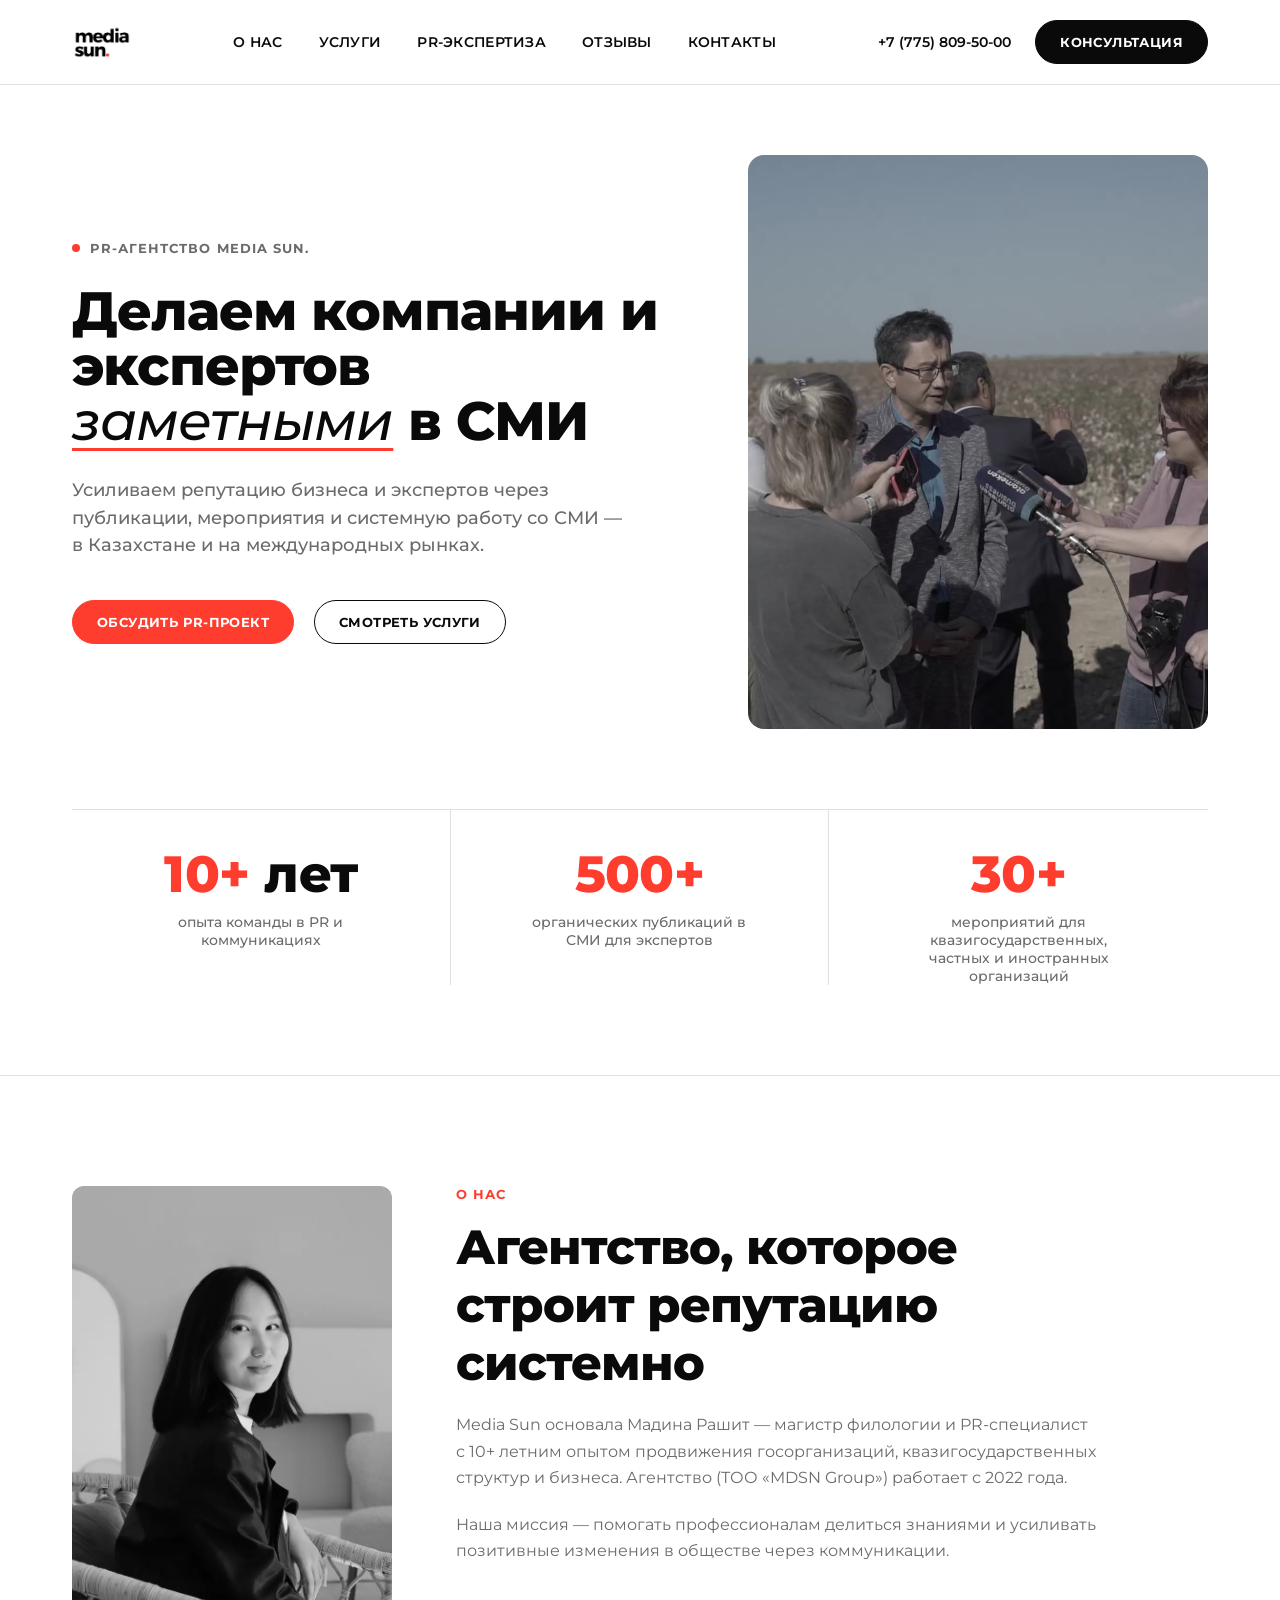
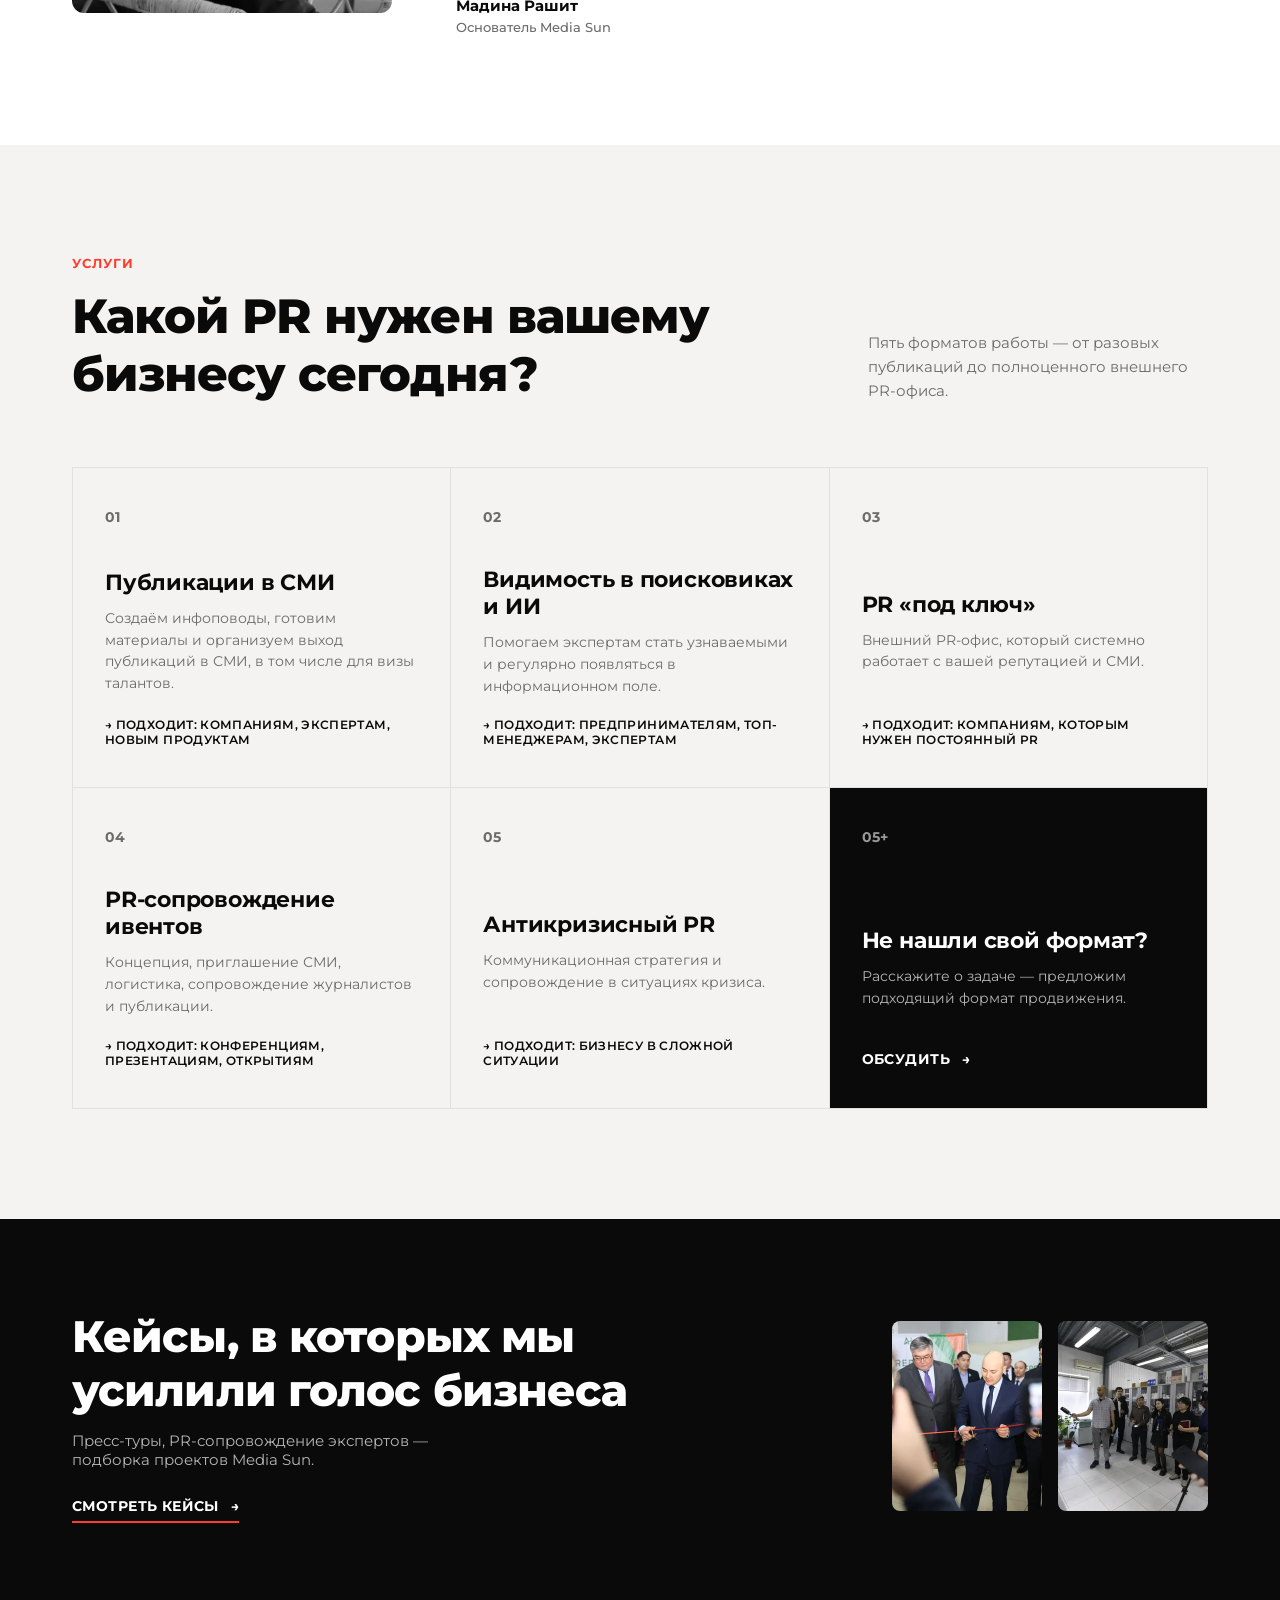
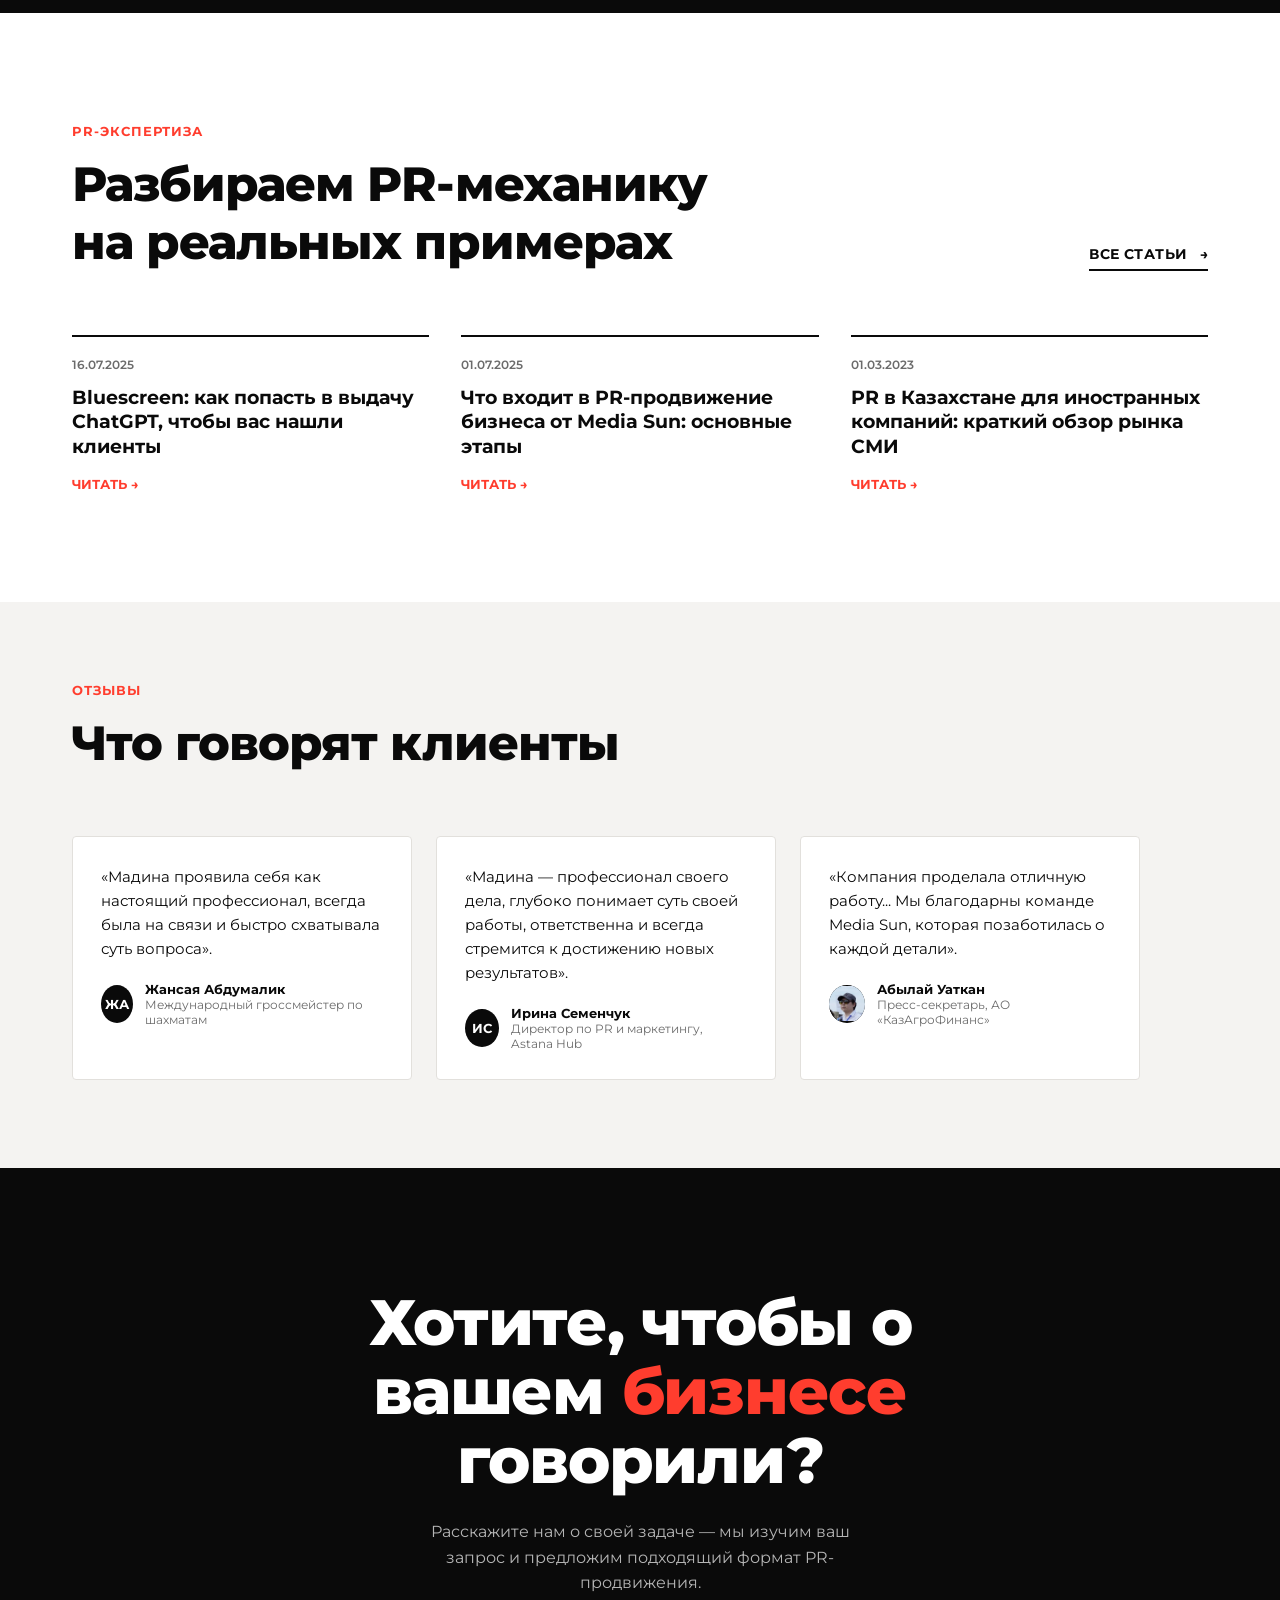
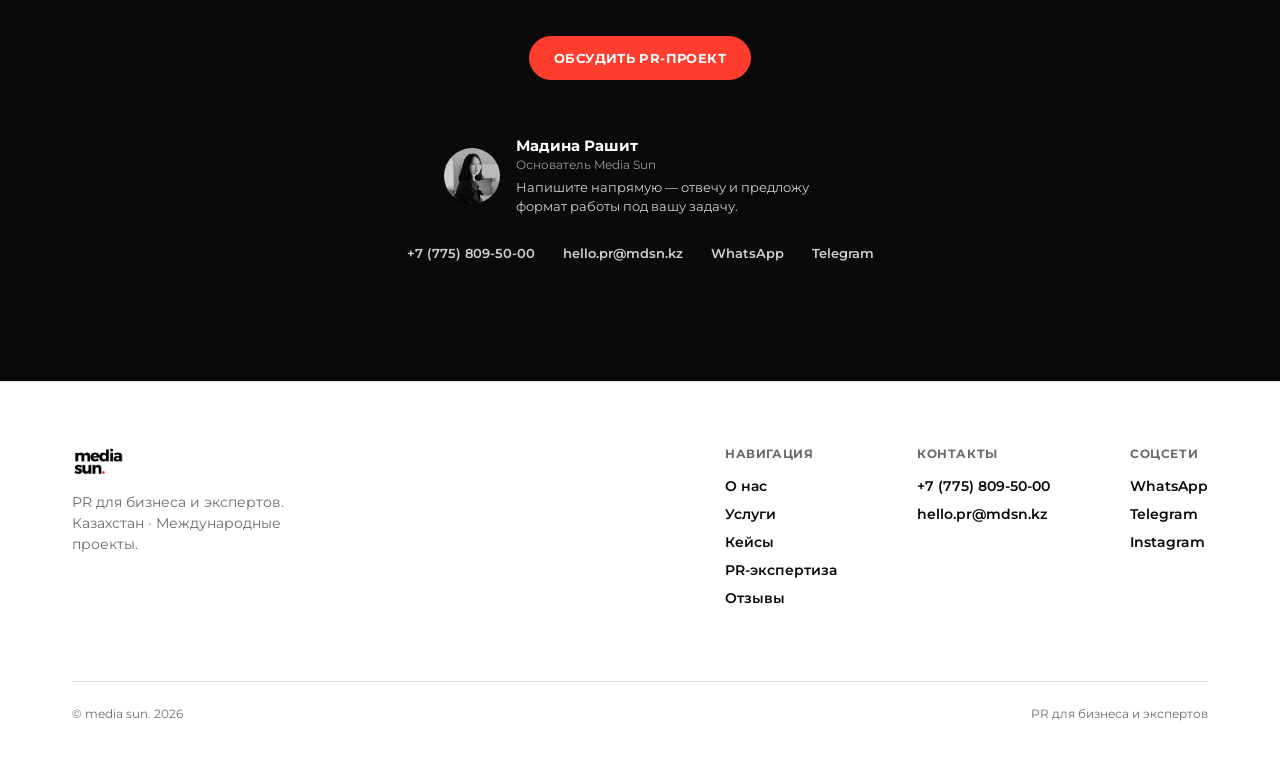
==== commit c08a3bac: "Add cases and PR-expertise pages, remove partner CTA, extract shared CSS - Remove "Партнёрам и СМИ" " ====
--- a/index.html
+++ b/index.html
@@ -7,315 +7,7 @@
 <link rel="preconnect" href="https://fonts.googleapis.com">
 <link rel="preconnect" href="https://fonts.gstatic.com" crossorigin>
 <link href="https://fonts.googleapis.com/css2?family=Montserrat:ital,wght@0,400;0,500;0,600;0,700;0,800;0,900;1,500;1,700&display=swap" rel="stylesheet">
-<style>
-  :root{
-    --black:#0a0a0a;
-    --white:#ffffff;
-    --gray-bg:#f4f3f1;
-    --gray-line:#e2e0dc;
-    --muted:#6b6b6b;
-    --red:#ff3d2e;
-    --maxw:1200px;
-  }
-  *{box-sizing:border-box; margin:0; padding:0;}
-  html{scroll-behavior:smooth;}
-  @media (prefers-reduced-motion: reduce){
-    html{scroll-behavior:auto;}
-    *{animation-duration:.01ms !important; transition-duration:.01ms !important;}
-  }
-  body{
-    font-family:'Montserrat', sans-serif;
-    color:var(--black);
-    background:var(--white);
-    -webkit-font-smoothing:antialiased;
-  }
-  a{color:inherit; text-decoration:none;}
-  .wrap{max-width:var(--maxw); margin:0 auto; padding:0 32px;}
-  img{max-width:100%; display:block;}
-  picture{display:block;}
-  a:focus-visible, button:focus-visible{
-    outline:2px solid var(--red); outline-offset:3px; border-radius:2px;
-  }
-  section[id]{scroll-margin-top:96px;}
-
-  /* HEADER */
-  header{
-    position:sticky; top:0; z-index:50;
-    background:rgba(255,255,255,.92);
-    backdrop-filter:blur(8px);
-    border-bottom:1px solid var(--gray-line);
-  }
-  .header-inner{
-    display:flex; align-items:center; justify-content:space-between;
-    height:84px;
-  }
-  .logo img{height:34px; width:auto;}
-  nav{display:flex; gap:36px;}
-  nav a{
-    font-size:14px; font-weight:600; letter-spacing:.02em;
-    text-transform:uppercase; position:relative; padding:4px 0;
-  }
-  nav a::after{
-    content:""; position:absolute; left:0; right:100%; bottom:0; height:2px;
-    background:var(--red); transition:right .25s ease;
-  }
-  nav a:hover::after{right:0;}
-  .header-cta{display:flex; align-items:center; gap:24px;}
-  .phone{font-size:14px; font-weight:600; white-space:nowrap;}
-  .nav-toggle{
-    display:none; width:40px; height:40px; border:none; background:none;
-    cursor:pointer; align-items:center; justify-content:center;
-    margin-left:8px; padding:0;
-  }
-  .nav-toggle .bars{position:relative; width:22px; height:16px;}
-  .nav-toggle .bars span{
-    position:absolute; left:0; width:100%; height:2px; background:var(--black);
-    transition:transform .25s ease, opacity .2s ease, top .25s ease;
-  }
-  .nav-toggle .bars span:nth-child(1){top:0;}
-  .nav-toggle .bars span:nth-child(2){top:7px;}
-  .nav-toggle .bars span:nth-child(3){top:14px;}
-  header.nav-open .nav-toggle .bars span:nth-child(1){top:7px; transform:rotate(45deg);}
-  header.nav-open .nav-toggle .bars span:nth-child(2){opacity:0;}
-  header.nav-open .nav-toggle .bars span:nth-child(3){top:7px; transform:rotate(-45deg);}
-  .nav-panel-extra{display:none;}
-  .btn{
-    display:inline-flex; align-items:center; gap:8px;
-    background:var(--black); color:var(--white);
-    padding:13px 24px; border-radius:100px;
-    font-size:13px; font-weight:700; text-transform:uppercase; letter-spacing:.03em;
-    border:1px solid var(--black);
-    transition:background .2s, color .2s;
-    cursor:pointer;
-  }
-  .btn:hover{background:var(--white); color:var(--black);}
-  .btn-red{background:var(--red); border-color:var(--red); color:var(--white);}
-  .btn-red:hover{background:var(--black); border-color:var(--black); color:var(--white);}
-  .btn-outline{background:transparent; color:var(--black);}
-  .btn-outline:hover{background:var(--black); color:var(--white);}
-
-  /* HERO */
-  .hero{
-    padding:70px 0 90px;
-    border-bottom:1px solid var(--gray-line);
-  }
-  .hero-grid{display:grid; grid-template-columns:1.35fr 1fr; gap:56px; align-items:center;}
-  .hero-media{border-radius:16px; overflow:hidden; aspect-ratio:4/5; background:var(--black);}
-  .hero-media video{width:100%; height:100%; object-fit:cover; display:block;}
-  .eyebrow{
-    display:flex; align-items:center; gap:10px;
-    font-size:13px; font-weight:700; text-transform:uppercase; letter-spacing:.08em;
-    color:var(--muted); margin-bottom:28px;
-  }
-  .eyebrow .dot{width:8px; height:8px; border-radius:50%; background:var(--red);}
-  h1.hero-title{
-    font-size:clamp(40px, 6vw, 84px);
-    font-weight:800;
-    line-height:1.02;
-    letter-spacing:-.02em;
-    max-width:920px;
-  }
-  h1.hero-title em{
-    font-style:italic; font-weight:500;
-    text-decoration:underline;
-    text-decoration-color:var(--red);
-    text-decoration-thickness:3px;
-    text-underline-offset:8px;
-  }
-  .hero-sub{
-    max-width:560px; margin-top:28px;
-    font-size:18px; line-height:1.55; color:var(--muted); font-weight:500;
-  }
-  .hero-actions{display:flex; align-items:center; gap:20px; margin-top:40px;}
-
-  .stats{
-    display:grid; grid-template-columns:repeat(3,1fr);
-    border-top:1px solid var(--gray-line);
-    margin-top:80px;
-  }
-  .stat{padding:32px 0 0; border-right:1px solid var(--gray-line);}
-  .stat:last-child{border-right:none;}
-  .stat .num{font-size:clamp(32px,4vw,52px); font-weight:800; letter-spacing:-.01em;}
-  .stat .num span{color:var(--red);}
-  .stat .label{margin-top:8px; font-size:14px; color:var(--muted); font-weight:500; max-width:220px;}
-
-  /* SECTION HEADS */
-  .section{padding:110px 0;}
-  .section.tight{padding:80px 0;}
-  .section-head{
-    display:flex; justify-content:space-between; align-items:flex-end;
-    gap:40px; margin-bottom:64px; flex-wrap:wrap;
-  }
-  .kicker{
-    font-size:13px; font-weight:700; text-transform:uppercase; letter-spacing:.08em;
-    color:var(--red); margin-bottom:16px; display:block;
-  }
-  h2.section-title{
-    font-size:clamp(30px,4vw,48px); font-weight:800; letter-spacing:-.02em; max-width:640px;
-  }
-  .section-note{max-width:340px; font-size:15px; color:var(--muted); line-height:1.6;}
-
-  /* ABOUT */
-  .about-grid{display:grid; grid-template-columns:320px 1fr; gap:64px; align-items:start;}
-  .about-photo img{width:100%; height:auto; border-radius:12px; aspect-ratio:3/4; object-fit:cover;}
-  .about-copy p{margin-top:20px; font-size:16px; line-height:1.65; color:var(--muted); max-width:640px;}
-  .about-name{margin-top:32px; font-weight:700; font-size:15px;}
-  .about-name span{display:block; font-weight:500; color:var(--muted); font-size:13px; margin-top:4px;}
-
-  /* SERVICES */
-  .services{background:var(--gray-bg);}
-  .service-grid{
-    display:grid; grid-template-columns:repeat(3,1fr); gap:1px;
-    background:var(--gray-line); border:1px solid var(--gray-line);
-  }
-  .service-card{
-    background:var(--gray-bg); padding:40px 32px; min-height:260px;
-    display:flex; flex-direction:column; justify-content:space-between;
-    transition:background .25s;
-  }
-  .service-card:hover{background:var(--white);}
-  .service-index{font-size:14px; font-weight:700; color:var(--muted);}
-  .service-name{font-size:22px; font-weight:700; margin-top:40px; letter-spacing:-.01em;}
-  .service-desc{margin-top:12px; font-size:14px; color:var(--muted); line-height:1.55;}
-  .service-tag{margin-top:20px; font-size:12px; font-weight:600; color:var(--black); text-transform:uppercase; letter-spacing:.03em;}
-  .service-tag::before{content:"→ Подходит: ";}
-
-  /* CASES BANNER */
-  .cases-banner{
-    background:var(--black); color:var(--white);
-    padding:90px 0; text-align:left;
-  }
-  .cases-banner .wrap{display:flex; align-items:center; justify-content:space-between; gap:40px; flex-wrap:wrap;}
-  .cases-banner h2{font-size:clamp(28px,4vw,44px); font-weight:800; max-width:600px; letter-spacing:-.02em;}
-  .cases-banner p{color:#b5b5b5; margin-top:14px; font-size:15px; max-width:420px;}
-  .cases-banner .arrow-link{margin-top:28px;}
-  .case-thumbs{display:flex; gap:16px;}
-  .case-thumbs img{width:150px; height:190px; object-fit:cover; border-radius:8px;}
-  .arrow-link{
-    display:inline-flex; align-items:center; gap:12px;
-    font-size:14px; font-weight:700; text-transform:uppercase; letter-spacing:.03em;
-    color:var(--white); border-bottom:2px solid var(--red); padding-bottom:6px;
-  }
-  .arrow-link .arrow{transition:transform .2s;}
-  .arrow-link:hover .arrow{transform:translateX(6px);}
-
-  /* PR-EXPERTISE teaser */
-  .expertise-grid{display:grid; grid-template-columns:repeat(3,1fr); gap:32px;}
-  .expertise-card{border-top:2px solid var(--black); padding-top:20px;}
-  .expertise-card .date{font-size:12px; color:var(--muted); font-weight:600; text-transform:uppercase;}
-  .expertise-card h3{font-size:19px; font-weight:700; margin-top:14px; line-height:1.3;}
-  .expertise-card .read{display:block; margin-top:16px; font-size:13px; font-weight:700; color:var(--red); text-transform:uppercase;}
-
-  /* REVIEWS compact strip */
-  .reviews{background:var(--gray-bg);}
-  .review-strip{
-    display:flex; gap:24px; overflow-x:auto; padding-bottom:8px;
-    scrollbar-width:none;
-  }
-  .review-strip::-webkit-scrollbar{display:none;}
-  .review-card{
-    flex:0 0 340px; background:var(--white); border:1px solid var(--gray-line);
-    padding:28px; border-radius:4px;
-  }
-  .review-quote{font-size:15px; line-height:1.6; color:var(--black);}
-  .review-who{margin-top:20px; display:flex; align-items:center; gap:12px;}
-  .review-avatar{width:38px; height:38px; border-radius:50%; background:var(--black); color:var(--white); display:flex; align-items:center; justify-content:center; font-size:13px; font-weight:700; overflow:hidden;}
-  .review-avatar img{width:100%; height:100%; object-fit:cover;}
-  .review-name{font-size:13px; font-weight:700;}
-  .review-role{font-size:12px; color:var(--muted);}
-
-  /* FINAL CTA */
-  .final-cta{
-    background:var(--black); color:var(--white); text-align:center;
-    padding:120px 0;
-  }
-  .final-cta h2{
-    font-size:clamp(32px,5.5vw,64px); font-weight:800; letter-spacing:-.02em;
-    max-width:760px; margin:0 auto; line-height:1.08;
-  }
-  .final-cta h2 .accent{color:var(--red);}
-  .final-cta p{margin:24px auto 0; max-width:480px; color:#b5b5b5; font-size:16px; line-height:1.6;}
-  .final-cta .btn{margin-top:40px;}
-  .contact-person{display:flex; align-items:center; gap:16px; justify-content:center; margin:56px auto 0;}
-  .contact-person img{width:56px; height:56px; border-radius:50%; object-fit:cover;}
-  .contact-person .cp-info{text-align:left;}
-  .cp-name{font-weight:700; font-size:15px;}
-  .cp-role{font-size:12px; color:#9a9a9a; margin-top:2px;}
-  .cp-msg{font-size:13px; color:#cfcfcf; margin-top:6px; max-width:320px; line-height:1.5;}
-  .contact-channels{display:flex; gap:28px; justify-content:center; flex-wrap:wrap; margin-top:28px; font-size:13px; font-weight:600; color:#cfcfcf;}
-  .contact-channels a{transition:color .2s;}
-  .contact-channels a:hover{color:var(--white);}
-
-  /* FOOTER */
-  footer{padding:64px 0 40px; border-top:1px solid var(--gray-line);}
-  .footer-top{display:flex; justify-content:space-between; gap:40px; flex-wrap:wrap;}
-  .footer-brand img{width:auto; height:30px; margin-bottom:16px;}
-  .footer-brand p{font-size:14px; color:var(--muted); max-width:260px; line-height:1.5;}
-  .footer-cols{display:flex; gap:80px; flex-wrap:wrap;}
-  .footer-col h4{font-size:12px; text-transform:uppercase; letter-spacing:.05em; color:var(--muted); margin-bottom:16px;}
-  .footer-col a, .footer-col p{display:block; font-size:14px; font-weight:600; margin-bottom:10px;}
-  .footer-bottom{
-    margin-top:64px; padding-top:24px; border-top:1px solid var(--gray-line);
-    display:flex; justify-content:space-between; font-size:12px; color:var(--muted); flex-wrap:wrap; gap:12px;
-  }
-
-  @media (max-width:900px){
-    .nav-toggle{display:inline-flex;}
-    nav{
-      position:absolute; left:0; right:0; top:100%;
-      flex-direction:column; gap:0;
-      background:var(--white); border-bottom:1px solid var(--gray-line);
-      max-height:0; overflow:hidden;
-      transition:max-height .3s ease;
-    }
-    header.nav-open nav{max-height:420px;}
-    nav a{
-      padding:16px 32px; width:100%;
-      border-bottom:1px solid var(--gray-line);
-    }
-    nav a::after{display:none;}
-    .nav-panel-extra{
-      display:flex; flex-direction:column; gap:14px;
-      padding:20px 32px 28px;
-    }
-    .nav-panel-extra .phone{display:block; font-size:15px;}
-    .nav-panel-extra .btn{align-self:flex-start;}
-    .header-cta .btn{display:none;}
-    .hero-grid{grid-template-columns:1fr;}
-    .hero-media{aspect-ratio:16/9;}
-    .stats{grid-template-columns:1fr; }
-    .stat{border-right:none; border-bottom:1px solid var(--gray-line); padding-bottom:24px; margin-bottom:24px;}
-    .about-grid{grid-template-columns:1fr;}
-    .about-photo img{max-width:360px; aspect-ratio:4/3; margin:0 auto;}
-    .service-grid{grid-template-columns:1fr;}
-    .expertise-grid{grid-template-columns:1fr; gap:40px;}
-    .phone{display:none;}
-    .cases-banner .wrap{flex-direction:column; align-items:flex-start;}
-    .case-thumbs img{width:120px; height:150px;}
-    .contact-person{flex-direction:column; text-align:center;}
-    .contact-person .cp-info{text-align:center;}
-  }
-
-  @media (max-width:560px){
-    .wrap{padding:0 20px;}
-    .header-inner{height:68px;}
-    .hero{padding:32px 0 48px;}
-    h1.hero-title{font-size:clamp(30px,9vw,42px);}
-    .hero-sub{font-size:16px;}
-    .hero-actions{flex-wrap:wrap; gap:14px;}
-    .section{padding:64px 0;}
-    .section.tight{padding:48px 0;}
-    h2.section-title{font-size:clamp(26px,7vw,34px);}
-    .cases-banner{padding:56px 0;}
-    .case-thumbs img{width:96px; height:120px;}
-    .final-cta{padding:72px 0;}
-    .review-card{flex:0 0 86%;}
-    .footer-cols{gap:36px; row-gap:32px;}
-    .footer-bottom{flex-direction:column;}
-    .contact-channels{flex-direction:column; align-items:center; gap:14px;}
-    .contact-channels a{padding:4px 0;}
-  }
-</style>
+<link rel="stylesheet" href="css/style.css">
 </head>
 <body>
 
@@ -469,7 +161,7 @@
     <div>
       <h2>Кейсы, в которых мы усилили голос бизнеса</h2>
       <p>Пресс-туры, PR-сопровождение экспертов — подборка проектов Media Sun.</p>
-      <a class="arrow-link" href="https://mdsn.kz/cases" target="_blank" rel="noopener">Смотреть кейсы <span class="arrow">→</span></a>
+      <a class="arrow-link" href="cases.html">Смотреть кейсы <span class="arrow">→</span></a>
     </div>
     <div class="case-thumbs">
       <picture>
@@ -491,24 +183,24 @@
         <span class="kicker">PR-экспертиза</span>
         <h2 class="section-title">Разбираем PR-механику на реальных примерах</h2>
       </div>
-      <a class="arrow-link" href="https://mdsn.kz/novosti" target="_blank" rel="noopener" style="color:var(--black); border-bottom-color:var(--black);">Все статьи <span class="arrow">→</span></a>
+      <a class="arrow-link" href="expertise.html" style="color:var(--black); border-bottom-color:var(--black);">Все статьи <span class="arrow">→</span></a>
     </div>
 
     <div class="expertise-grid">
       <div class="expertise-card">
         <div class="date">16.07.2025</div>
         <h3>Bluescreen: как попасть в выдачу ChatGPT, чтобы вас нашли клиенты</h3>
-        <a class="read" href="https://mdsn.kz/novosti" target="_blank" rel="noopener">Читать →</a>
+        <a class="read" href="expertise.html">Читать →</a>
       </div>
       <div class="expertise-card">
         <div class="date">01.07.2025</div>
         <h3>Что входит в PR-продвижение бизнеса от Media Sun: основные этапы</h3>
-        <a class="read" href="https://mdsn.kz/novosti" target="_blank" rel="noopener">Читать →</a>
+        <a class="read" href="expertise.html">Читать →</a>
       </div>
       <div class="expertise-card">
         <div class="date">01.03.2023</div>
         <h3>PR в Казахстане для иностранных компаний: краткий обзор рынка СМИ</h3>
-        <a class="read" href="https://mdsn.kz/novosti" target="_blank" rel="noopener">Читать →</a>
+        <a class="read" href="expertise.html">Читать →</a>
       </div>
     </div>
   </div>
@@ -604,6 +296,7 @@
           <h4>Навигация</h4>
           <a href="#about">О нас</a>
           <a href="#services">Услуги</a>
+          <a href="cases.html">Кейсы</a>
           <a href="#expertise">PR-экспертиза</a>
           <a href="#reviews">Отзывы</a>
         </div>
@@ -611,7 +304,6 @@
           <h4>Контакты</h4>
           <a href="tel:+77758095000">+7 (775) 809-50-00</a>
           <a href="mailto:hello.pr@mdsn.kz">hello.pr@mdsn.kz</a>
-          <a href="https://t.me/+YlBNKc5k3iYzYmFi" target="_blank" rel="noopener">Партнёрам и СМИ →</a>
         </div>
         <div class="footer-col">
           <h4>Соцсети</h4>
--- a/css/style.css
+++ b/css/style.css
@@ -0,0 +1,364 @@
+:root{
+  --black:#0a0a0a;
+  --white:#ffffff;
+  --gray-bg:#f4f3f1;
+  --gray-line:#e2e0dc;
+  --muted:#6b6b6b;
+  --red:#ff3d2e;
+  --maxw:1200px;
+}
+*{box-sizing:border-box; margin:0; padding:0;}
+html{scroll-behavior:smooth;}
+@media (prefers-reduced-motion: reduce){
+  html{scroll-behavior:auto;}
+  *{animation-duration:.01ms !important; transition-duration:.01ms !important;}
+}
+body{
+  font-family:'Montserrat', sans-serif;
+  color:var(--black);
+  background:var(--white);
+  -webkit-font-smoothing:antialiased;
+}
+a{color:inherit; text-decoration:none;}
+.wrap{max-width:var(--maxw); margin:0 auto; padding:0 32px;}
+img{max-width:100%; display:block;}
+picture{display:block;}
+a:focus-visible, button:focus-visible{
+  outline:2px solid var(--red); outline-offset:3px; border-radius:2px;
+}
+section[id]{scroll-margin-top:96px;}
+
+/* HEADER */
+header{
+  position:sticky; top:0; z-index:50;
+  background:rgba(255,255,255,.92);
+  backdrop-filter:blur(8px);
+  border-bottom:1px solid var(--gray-line);
+}
+.header-inner{
+  display:flex; align-items:center; justify-content:space-between;
+  height:84px;
+}
+.logo img{height:34px; width:auto;}
+nav{display:flex; gap:36px;}
+nav a{
+  font-size:14px; font-weight:600; letter-spacing:.02em;
+  text-transform:uppercase; position:relative; padding:4px 0;
+}
+nav a::after{
+  content:""; position:absolute; left:0; right:100%; bottom:0; height:2px;
+  background:var(--red); transition:right .25s ease;
+}
+nav a:hover::after{right:0;}
+.header-cta{display:flex; align-items:center; gap:24px;}
+.phone{font-size:14px; font-weight:600; white-space:nowrap;}
+.nav-toggle{
+  display:none; width:40px; height:40px; border:none; background:none;
+  cursor:pointer; align-items:center; justify-content:center;
+  margin-left:8px; padding:0;
+}
+.nav-toggle .bars{position:relative; width:22px; height:16px;}
+.nav-toggle .bars span{
+  position:absolute; left:0; width:100%; height:2px; background:var(--black);
+  transition:transform .25s ease, opacity .2s ease, top .25s ease;
+}
+.nav-toggle .bars span:nth-child(1){top:0;}
+.nav-toggle .bars span:nth-child(2){top:7px;}
+.nav-toggle .bars span:nth-child(3){top:14px;}
+header.nav-open .nav-toggle .bars span:nth-child(1){top:7px; transform:rotate(45deg);}
+header.nav-open .nav-toggle .bars span:nth-child(2){opacity:0;}
+header.nav-open .nav-toggle .bars span:nth-child(3){top:7px; transform:rotate(-45deg);}
+.nav-panel-extra{display:none;}
+.btn{
+  display:inline-flex; align-items:center; gap:8px;
+  background:var(--black); color:var(--white);
+  padding:13px 24px; border-radius:100px;
+  font-size:13px; font-weight:700; text-transform:uppercase; letter-spacing:.03em;
+  border:1px solid var(--black);
+  transition:background .2s, color .2s;
+  cursor:pointer;
+}
+.btn:hover{background:var(--white); color:var(--black);}
+.btn-red{background:var(--red); border-color:var(--red); color:var(--white);}
+.btn-red:hover{background:var(--black); border-color:var(--black); color:var(--white);}
+.btn-outline{background:transparent; color:var(--black);}
+.btn-outline:hover{background:var(--black); color:var(--white);}
+
+/* HERO */
+.hero{
+  padding:70px 0 90px;
+  border-bottom:1px solid var(--gray-line);
+}
+.hero-grid{display:grid; grid-template-columns:1.35fr 1fr; gap:56px; align-items:center;}
+.hero-media{border-radius:16px; overflow:hidden; aspect-ratio:4/5; background:var(--black);}
+.hero-media video{width:100%; height:100%; object-fit:cover; display:block;}
+.eyebrow{
+  display:flex; align-items:center; gap:10px;
+  font-size:13px; font-weight:700; text-transform:uppercase; letter-spacing:.08em;
+  color:var(--muted); margin-bottom:28px;
+}
+.eyebrow .dot{width:8px; height:8px; border-radius:50%; background:var(--red);}
+h1.hero-title{
+  font-size:clamp(32px, 4.2vw, 56px);
+  font-weight:800;
+  line-height:1.02;
+  letter-spacing:-.02em;
+  max-width:920px;
+}
+h1.hero-title em{
+  font-style:italic; font-weight:500;
+  text-decoration:underline;
+  text-decoration-color:var(--red);
+  text-decoration-thickness:3px;
+  text-underline-offset:8px;
+}
+.hero-sub{
+  max-width:560px; margin-top:28px;
+  font-size:18px; line-height:1.55; color:var(--muted); font-weight:500;
+}
+.hero-actions{display:flex; align-items:center; gap:20px; margin-top:40px;}
+
+.stats{
+  display:grid; grid-template-columns:repeat(3,1fr);
+  border-top:1px solid var(--gray-line);
+  margin-top:80px;
+}
+.stat{padding:32px 24px 0; border-right:1px solid var(--gray-line); text-align:center;}
+.stat:last-child{border-right:none;}
+.stat .num{font-size:clamp(32px,4vw,52px); font-weight:800; letter-spacing:-.01em;}
+.stat .num span{color:var(--red);}
+.stat .label{margin:8px auto 0; font-size:14px; color:var(--muted); font-weight:500; max-width:220px;}
+
+/* SECTION HEADS */
+.section{padding:110px 0;}
+.section.tight{padding:80px 0;}
+.section-head{
+  display:flex; justify-content:space-between; align-items:flex-end;
+  gap:40px; margin-bottom:64px; flex-wrap:wrap;
+}
+.kicker{
+  font-size:13px; font-weight:700; text-transform:uppercase; letter-spacing:.08em;
+  color:var(--red); margin-bottom:16px; display:block;
+}
+h2.section-title{
+  font-size:clamp(30px,4vw,48px); font-weight:800; letter-spacing:-.02em; max-width:640px;
+}
+.section-note{max-width:340px; font-size:15px; color:var(--muted); line-height:1.6;}
+
+/* ABOUT */
+.about-grid{display:grid; grid-template-columns:320px 1fr; gap:64px; align-items:start;}
+.about-photo img{width:100%; height:auto; border-radius:12px; aspect-ratio:3/4; object-fit:cover;}
+.about-copy p{margin-top:20px; font-size:16px; line-height:1.65; color:var(--muted); max-width:640px;}
+.about-name{margin-top:32px; font-weight:700; font-size:15px;}
+.about-name span{display:block; font-weight:500; color:var(--muted); font-size:13px; margin-top:4px;}
+
+/* SERVICES */
+.services{background:var(--gray-bg);}
+.service-grid{
+  display:grid; grid-template-columns:repeat(3,1fr); gap:1px;
+  background:var(--gray-line); border:1px solid var(--gray-line);
+}
+.service-card{
+  background:var(--gray-bg); padding:40px 32px; min-height:260px;
+  display:flex; flex-direction:column; justify-content:space-between;
+  transition:background .25s;
+}
+.service-card:hover{background:var(--white);}
+.service-index{font-size:14px; font-weight:700; color:var(--muted);}
+.service-name{font-size:22px; font-weight:700; margin-top:40px; letter-spacing:-.01em;}
+.service-desc{margin-top:12px; font-size:14px; color:var(--muted); line-height:1.55;}
+.service-tag{margin-top:20px; font-size:12px; font-weight:600; color:var(--black); text-transform:uppercase; letter-spacing:.03em;}
+.service-tag::before{content:"→ Подходит: ";}
+
+/* CASES BANNER */
+.cases-banner{
+  background:var(--black); color:var(--white);
+  padding:90px 0; text-align:left;
+}
+.cases-banner .wrap{display:flex; align-items:center; justify-content:space-between; gap:40px; flex-wrap:wrap;}
+.cases-banner h2{font-size:clamp(28px,4vw,44px); font-weight:800; max-width:600px; letter-spacing:-.02em;}
+.cases-banner p{color:#b5b5b5; margin-top:14px; font-size:15px; max-width:420px;}
+.cases-banner .arrow-link{margin-top:28px;}
+.case-thumbs{display:flex; gap:16px;}
+.case-thumbs img{width:150px; height:190px; object-fit:cover; border-radius:8px;}
+.arrow-link{
+  display:inline-flex; align-items:center; gap:12px;
+  font-size:14px; font-weight:700; text-transform:uppercase; letter-spacing:.03em;
+  color:var(--white); border-bottom:2px solid var(--red); padding-bottom:6px;
+}
+.arrow-link .arrow{transition:transform .2s;}
+.arrow-link:hover .arrow{transform:translateX(6px);}
+
+/* PR-EXPERTISE teaser */
+.expertise-grid{display:grid; grid-template-columns:repeat(3,1fr); gap:32px;}
+.expertise-card{border-top:2px solid var(--black); padding-top:20px;}
+.expertise-card .date{font-size:12px; color:var(--muted); font-weight:600; text-transform:uppercase;}
+.expertise-card h3{font-size:19px; font-weight:700; margin-top:14px; line-height:1.3;}
+.expertise-card .read{display:block; margin-top:16px; font-size:13px; font-weight:700; color:var(--red); text-transform:uppercase;}
+
+/* REVIEWS compact strip */
+.reviews{background:var(--gray-bg);}
+.review-strip{
+  display:flex; gap:24px; overflow-x:auto; padding-bottom:8px;
+  scrollbar-width:none;
+}
+.review-strip::-webkit-scrollbar{display:none;}
+.review-card{
+  flex:0 0 340px; background:var(--white); border:1px solid var(--gray-line);
+  padding:28px; border-radius:4px;
+}
+.review-quote{font-size:15px; line-height:1.6; color:var(--black);}
+.review-who{margin-top:20px; display:flex; align-items:center; gap:12px;}
+.review-avatar{width:38px; height:38px; border-radius:50%; background:var(--black); color:var(--white); display:flex; align-items:center; justify-content:center; font-size:13px; font-weight:700; overflow:hidden;}
+.review-avatar img{width:100%; height:100%; object-fit:cover;}
+.review-name{font-size:13px; font-weight:700;}
+.review-role{font-size:12px; color:var(--muted);}
+
+/* FINAL CTA */
+.final-cta{
+  background:var(--black); color:var(--white); text-align:center;
+  padding:120px 0;
+}
+.final-cta h2{
+  font-size:clamp(32px,5.5vw,64px); font-weight:800; letter-spacing:-.02em;
+  max-width:760px; margin:0 auto; line-height:1.08;
+}
+.final-cta h2 .accent{color:var(--red);}
+.final-cta p{margin:24px auto 0; max-width:480px; color:#b5b5b5; font-size:16px; line-height:1.6;}
+.final-cta .btn{margin-top:40px;}
+.contact-person{display:flex; align-items:center; gap:16px; justify-content:center; margin:56px auto 0;}
+.contact-person img{width:56px; height:56px; border-radius:50%; object-fit:cover;}
+.contact-person .cp-info{text-align:left;}
+.cp-name{font-weight:700; font-size:15px;}
+.cp-role{font-size:12px; color:#9a9a9a; margin-top:2px;}
+.cp-msg{font-size:13px; color:#cfcfcf; margin-top:6px; max-width:320px; line-height:1.5;}
+.contact-channels{display:flex; gap:28px; justify-content:center; flex-wrap:wrap; margin-top:28px; font-size:13px; font-weight:600; color:#cfcfcf;}
+.contact-channels a{transition:color .2s;}
+.contact-channels a:hover{color:var(--white);}
+
+/* FOOTER */
+footer{padding:64px 0 40px; border-top:1px solid var(--gray-line);}
+.footer-top{display:flex; justify-content:space-between; gap:40px; flex-wrap:wrap;}
+.footer-brand img{width:auto; height:30px; margin-bottom:16px;}
+.footer-brand p{font-size:14px; color:var(--muted); max-width:260px; line-height:1.5;}
+.footer-cols{display:flex; gap:80px; flex-wrap:wrap;}
+.footer-col h4{font-size:12px; text-transform:uppercase; letter-spacing:.05em; color:var(--muted); margin-bottom:16px;}
+.footer-col a, .footer-col p{display:block; font-size:14px; font-weight:600; margin-bottom:10px;}
+.footer-bottom{
+  margin-top:64px; padding-top:24px; border-top:1px solid var(--gray-line);
+  display:flex; justify-content:space-between; font-size:12px; color:var(--muted); flex-wrap:wrap; gap:12px;
+}
+
+/* PAGE HERO (subpages: cases, expertise) */
+.page-hero{padding:56px 0 64px; border-bottom:1px solid var(--gray-line);}
+.page-hero .kicker{margin-bottom:20px;}
+.page-hero h1{
+  font-size:clamp(32px,4.5vw,56px); font-weight:800; letter-spacing:-.02em;
+  max-width:760px; line-height:1.05;
+}
+.page-hero p{max-width:560px; margin-top:24px; font-size:17px; line-height:1.6; color:var(--muted); font-weight:500;}
+.breadcrumb{display:flex; align-items:center; gap:8px; font-size:13px; color:var(--muted); font-weight:600; margin-bottom:24px;}
+.breadcrumb a{color:var(--muted); transition:color .2s;}
+.breadcrumb a:hover{color:var(--black);}
+
+/* CASE LIST (cases.html) */
+.case-list{display:flex; flex-direction:column; gap:1px; background:var(--gray-line); border:1px solid var(--gray-line);}
+.case-row{
+  display:grid; grid-template-columns:340px 1fr; gap:48px;
+  background:var(--white); padding:48px;
+}
+.case-row.no-image{background:var(--black); color:var(--white); grid-template-columns:1fr;}
+.case-media{border-radius:12px; overflow:hidden; aspect-ratio:4/5;}
+.case-media img{width:100%; height:100%; object-fit:cover;}
+.case-body .kicker{margin-bottom:14px;}
+.case-row.no-image .kicker{color:var(--red);}
+.case-title{font-size:clamp(22px,2.6vw,30px); font-weight:800; letter-spacing:-.01em; max-width:600px;}
+.case-desc{margin-top:16px; font-size:15px; line-height:1.65; color:var(--muted); max-width:640px;}
+.case-row.no-image .case-desc{color:#b5b5b5;}
+.case-services{margin-top:20px; font-size:13px; color:var(--muted); line-height:1.6;}
+.case-row.no-image .case-services{color:#cfcfcf;}
+.case-results{display:flex; gap:32px; margin-top:28px; flex-wrap:wrap;}
+.case-results .r-num{font-size:26px; font-weight:800; letter-spacing:-.01em;}
+.case-results .r-num span{color:var(--red);}
+.case-results .r-label{font-size:12px; color:var(--muted); margin-top:4px; max-width:160px;}
+.case-row.no-image .case-results .r-label{color:#b5b5b5;}
+
+/* ARTICLE LIST (expertise.html) */
+.article-list{display:flex; flex-direction:column;}
+.article-row{
+  display:grid; grid-template-columns:140px 1fr auto; gap:32px; align-items:start;
+  padding:36px 0; border-top:1px solid var(--gray-line);
+}
+.article-list .article-row:last-child{border-bottom:1px solid var(--gray-line);}
+.article-row .date{font-size:13px; font-weight:700; color:var(--muted); text-transform:uppercase; padding-top:4px;}
+.article-row .a-tag{
+  display:inline-block; font-size:11px; font-weight:700; text-transform:uppercase; letter-spacing:.03em;
+  color:var(--red); margin-bottom:10px;
+}
+.article-row h3{font-size:22px; font-weight:700; letter-spacing:-.01em; line-height:1.3;}
+.article-row .excerpt{margin-top:12px; font-size:15px; line-height:1.6; color:var(--muted); max-width:640px;}
+.article-row .read{align-self:center; font-size:13px; font-weight:700; color:var(--red); text-transform:uppercase; white-space:nowrap;}
+
+@media (max-width:900px){
+  .nav-toggle{display:inline-flex;}
+  nav{
+    position:absolute; left:0; right:0; top:100%;
+    flex-direction:column; gap:0;
+    background:var(--white); border-bottom:1px solid var(--gray-line);
+    max-height:0; overflow:hidden;
+    transition:max-height .3s ease;
+  }
+  header.nav-open nav{max-height:420px;}
+  nav a{
+    padding:16px 32px; width:100%;
+    border-bottom:1px solid var(--gray-line);
+  }
+  nav a::after{display:none;}
+  .nav-panel-extra{
+    display:flex; flex-direction:column; gap:14px;
+    padding:20px 32px 28px;
+  }
+  .nav-panel-extra .phone{display:block; font-size:15px;}
+  .nav-panel-extra .btn{align-self:flex-start;}
+  .header-cta .btn{display:none;}
+  .hero-grid{grid-template-columns:1fr;}
+  .hero-media{aspect-ratio:16/9;}
+  .stats{grid-template-columns:1fr; }
+  .stat{border-right:none; border-bottom:1px solid var(--gray-line); padding-bottom:24px; margin-bottom:24px;}
+  .about-grid{grid-template-columns:1fr;}
+  .about-photo img{max-width:360px; aspect-ratio:4/3; margin:0 auto;}
+  .service-grid{grid-template-columns:1fr;}
+  .expertise-grid{grid-template-columns:1fr; gap:40px;}
+  .phone{display:none;}
+  .cases-banner .wrap{flex-direction:column; align-items:flex-start;}
+  .case-thumbs img{width:120px; height:150px;}
+  .contact-person{flex-direction:column; text-align:center;}
+  .contact-person .cp-info{text-align:center;}
+  .case-row{grid-template-columns:1fr; padding:32px 24px;}
+  .case-media{aspect-ratio:16/9; max-width:420px;}
+  .article-row{grid-template-columns:1fr; gap:8px; padding:28px 0;}
+  .article-row .read{justify-self:start;}
+}
+
+@media (max-width:560px){
+  .wrap{padding:0 20px;}
+  .header-inner{height:68px;}
+  .hero{padding:32px 0 48px;}
+  h1.hero-title{font-size:clamp(30px,9vw,42px);}
+  .hero-sub{font-size:16px;}
+  .hero-actions{flex-wrap:wrap; gap:14px;}
+  .section{padding:64px 0;}
+  .section.tight{padding:48px 0;}
+  h2.section-title{font-size:clamp(26px,7vw,34px);}
+  .cases-banner{padding:56px 0;}
+  .case-thumbs img{width:96px; height:120px;}
+  .final-cta{padding:72px 0;}
+  .review-card{flex:0 0 86%;}
+  .footer-cols{gap:36px; row-gap:32px;}
+  .footer-bottom{flex-direction:column;}
+  .contact-channels{flex-direction:column; align-items:center; gap:14px;}
+  .contact-channels a{padding:4px 0;}
+  .page-hero{padding:40px 0 40px;}
+  .case-row{padding:24px 20px;}
+  .case-results{gap:20px;}
+}
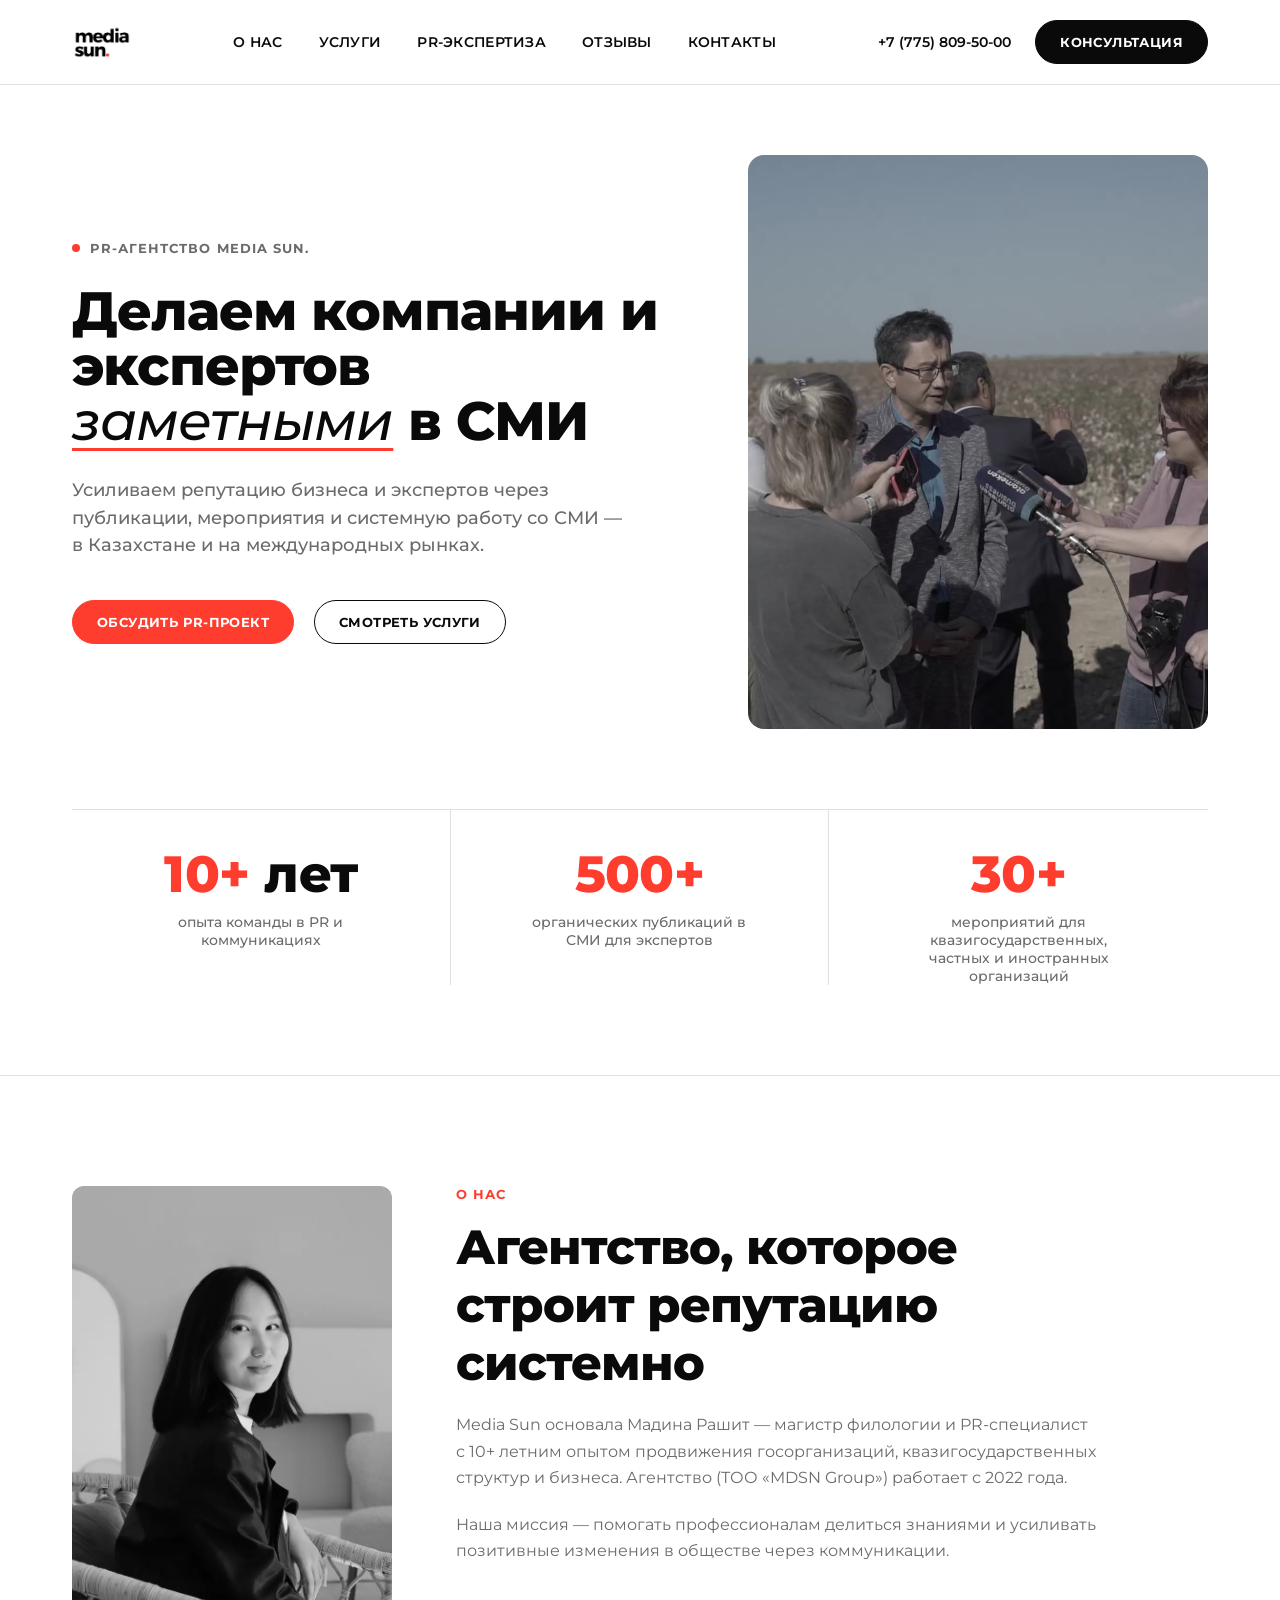
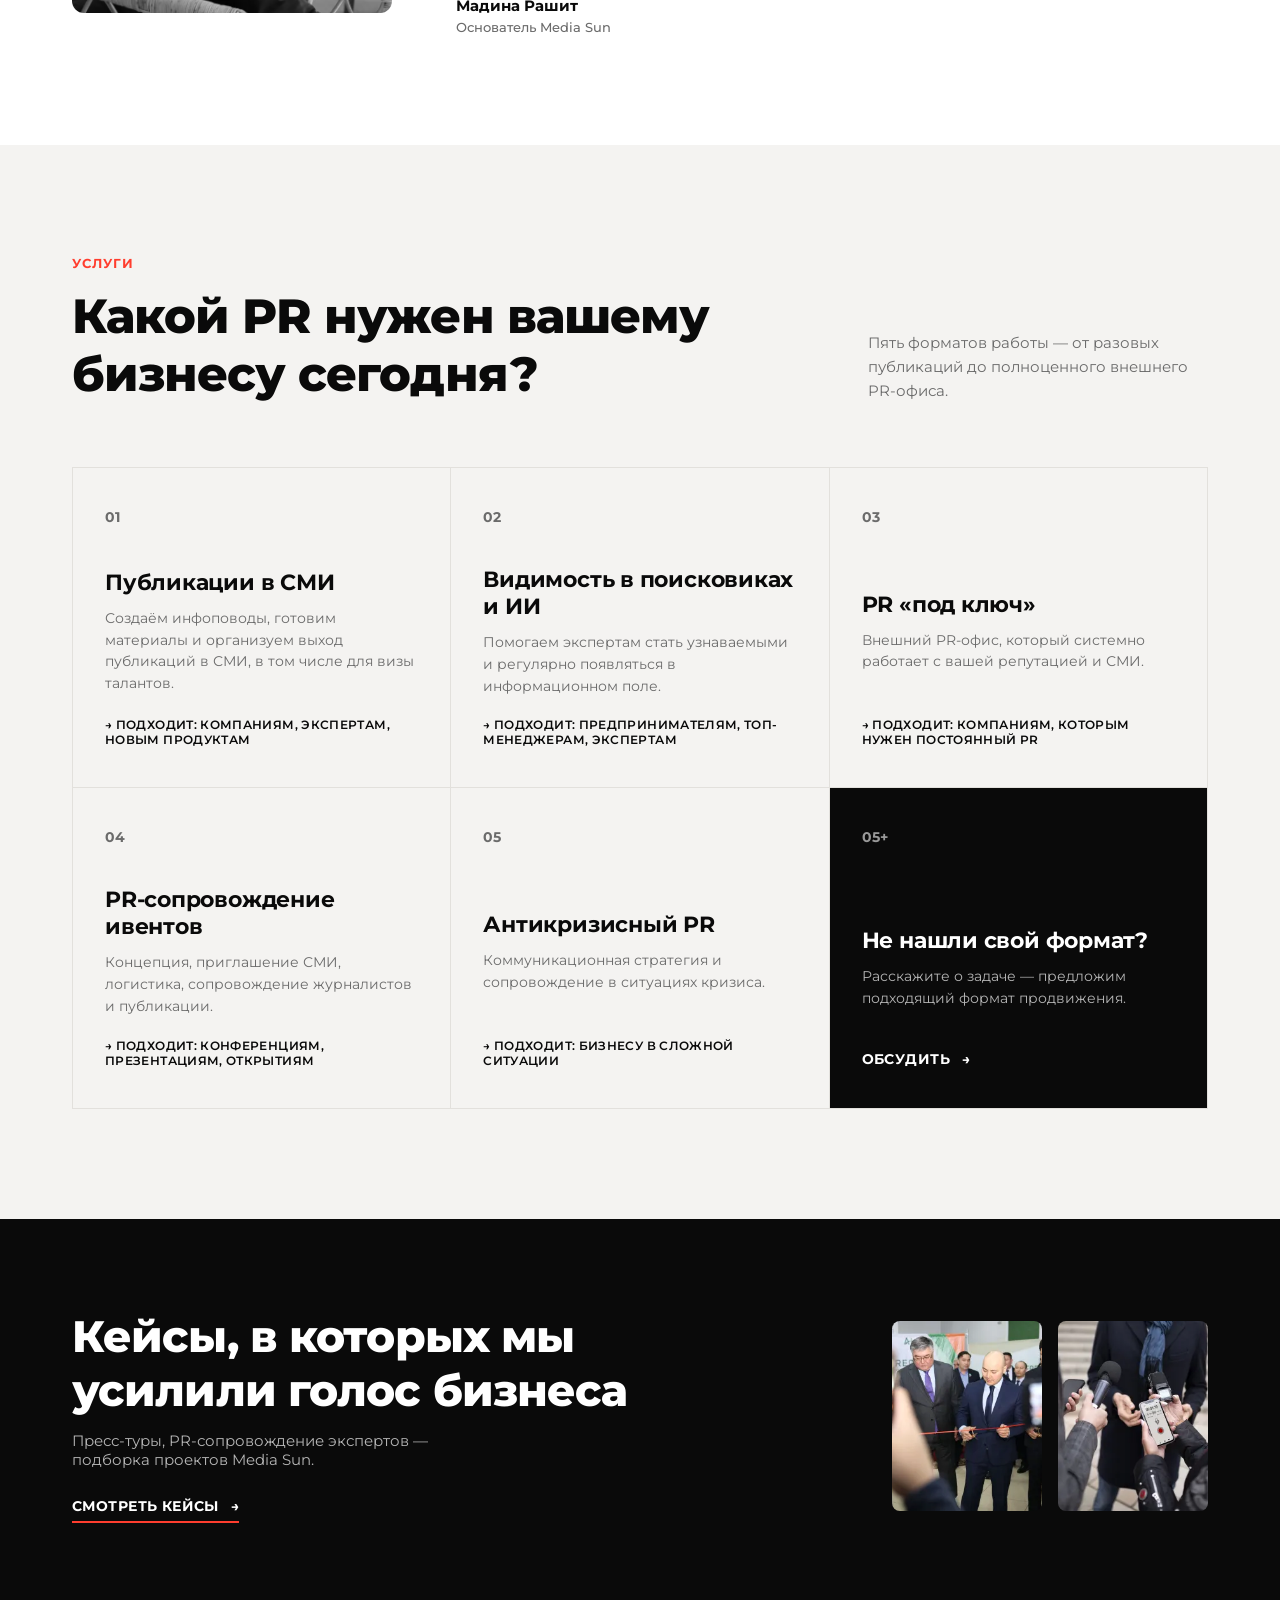
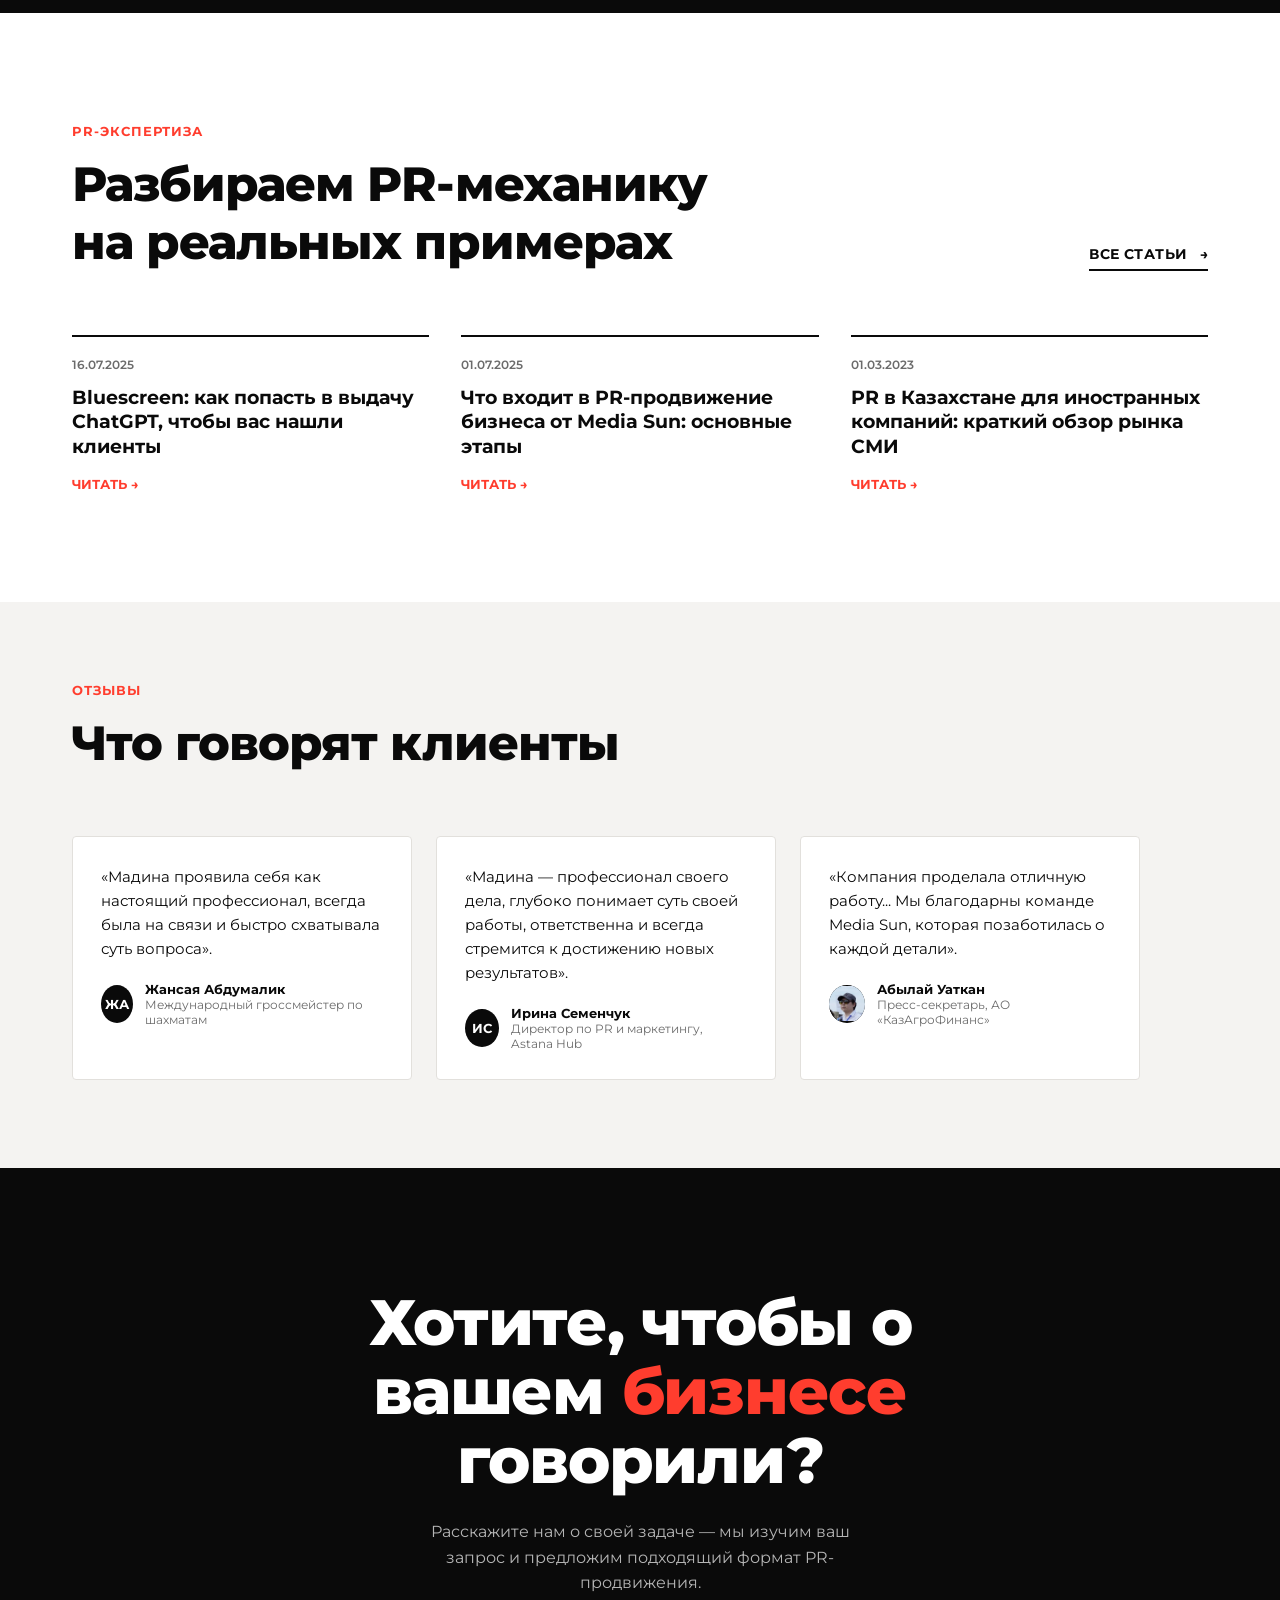
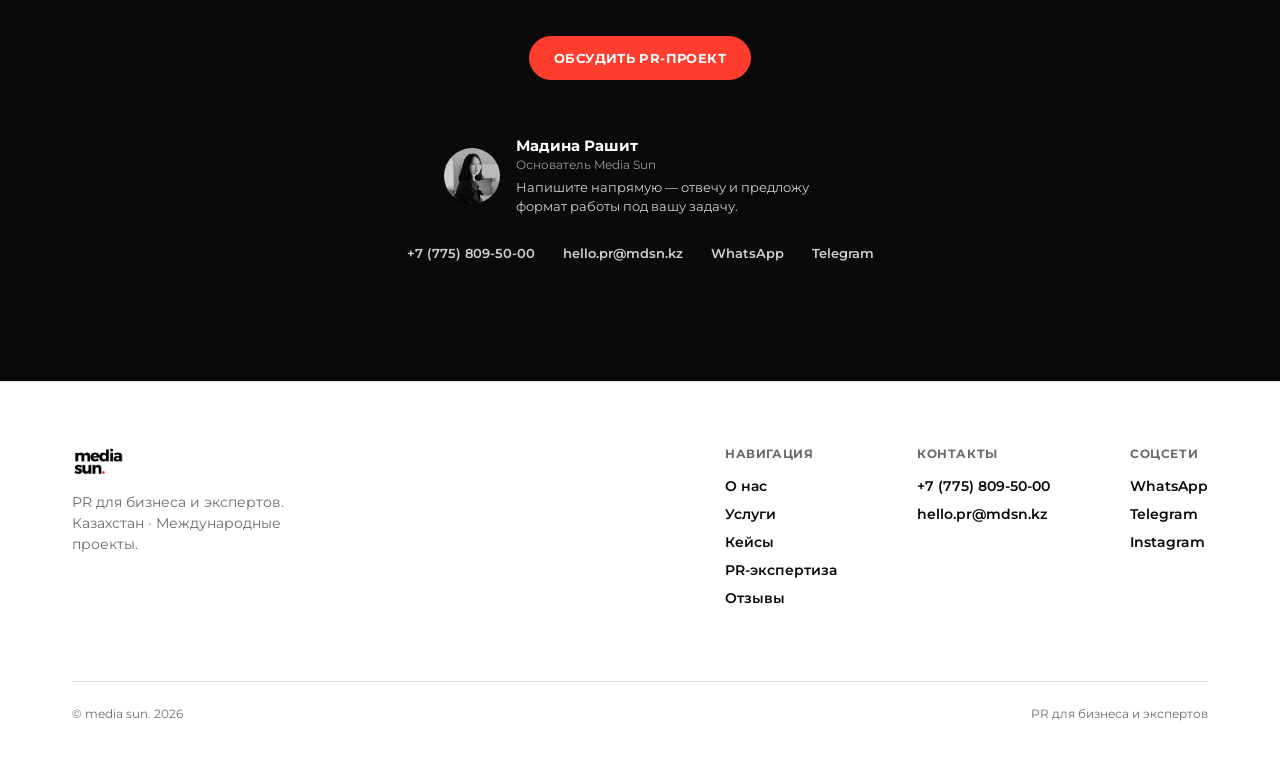
==== commit f9f0cdd1: "Fix case photos: correct images, landscape crop, unify layout - Replace case-1/case-2 photos with re" ====
--- a/index.html
+++ b/index.html
@@ -170,7 +170,7 @@
       </picture>
       <picture>
         <source srcset="img/case-2.webp" type="image/webp">
-        <img src="img/case-2.jpg" alt="Кейс Media Sun" width="150" height="190" loading="lazy" decoding="async">
+        <img src="img/case-2.jpg" alt="Кейс Media Sun — PR-сопровождение экспертов" width="150" height="190" loading="lazy" decoding="async">
       </picture>
     </div>
   </div>
--- a/css/style.css
+++ b/css/style.css
@@ -264,24 +264,19 @@
 /* CASE LIST (cases.html) */
 .case-list{display:flex; flex-direction:column; gap:1px; background:var(--gray-line); border:1px solid var(--gray-line);}
 .case-row{
-  display:grid; grid-template-columns:340px 1fr; gap:48px;
+  display:grid; grid-template-columns:340px 1fr; gap:48px; align-items:center;
   background:var(--white); padding:48px;
 }
-.case-row.no-image{background:var(--black); color:var(--white); grid-template-columns:1fr;}
-.case-media{border-radius:12px; overflow:hidden; aspect-ratio:4/5;}
-.case-media img{width:100%; height:100%; object-fit:cover;}
+.case-media{border-radius:12px; overflow:hidden; aspect-ratio:17/12;}
+.case-media img{width:100%; height:100%; object-fit:cover; object-position:center;}
 .case-body .kicker{margin-bottom:14px;}
-.case-row.no-image .kicker{color:var(--red);}
 .case-title{font-size:clamp(22px,2.6vw,30px); font-weight:800; letter-spacing:-.01em; max-width:600px;}
 .case-desc{margin-top:16px; font-size:15px; line-height:1.65; color:var(--muted); max-width:640px;}
-.case-row.no-image .case-desc{color:#b5b5b5;}
 .case-services{margin-top:20px; font-size:13px; color:var(--muted); line-height:1.6;}
-.case-row.no-image .case-services{color:#cfcfcf;}
 .case-results{display:flex; gap:32px; margin-top:28px; flex-wrap:wrap;}
 .case-results .r-num{font-size:26px; font-weight:800; letter-spacing:-.01em;}
 .case-results .r-num span{color:var(--red);}
 .case-results .r-label{font-size:12px; color:var(--muted); margin-top:4px; max-width:160px;}
-.case-row.no-image .case-results .r-label{color:#b5b5b5;}
 
 /* ARTICLE LIST (expertise.html) */
 .article-list{display:flex; flex-direction:column;}
